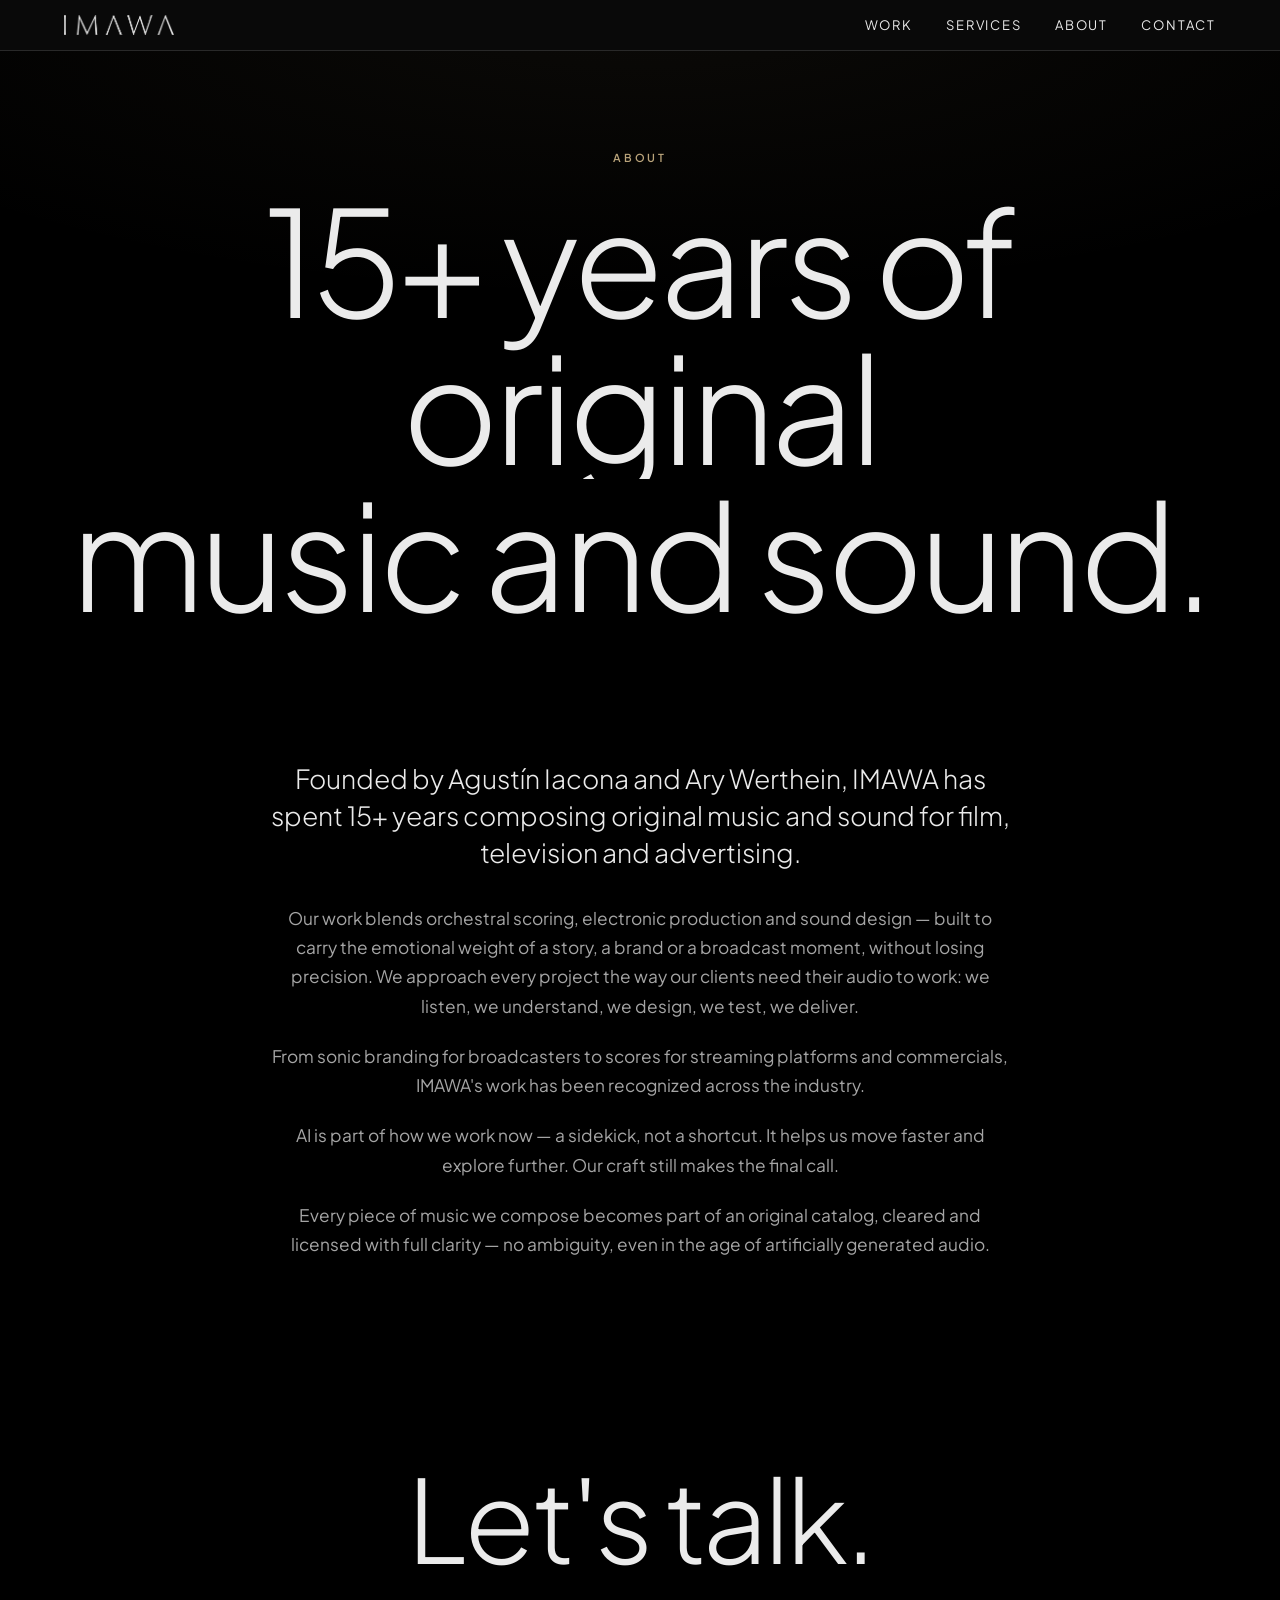
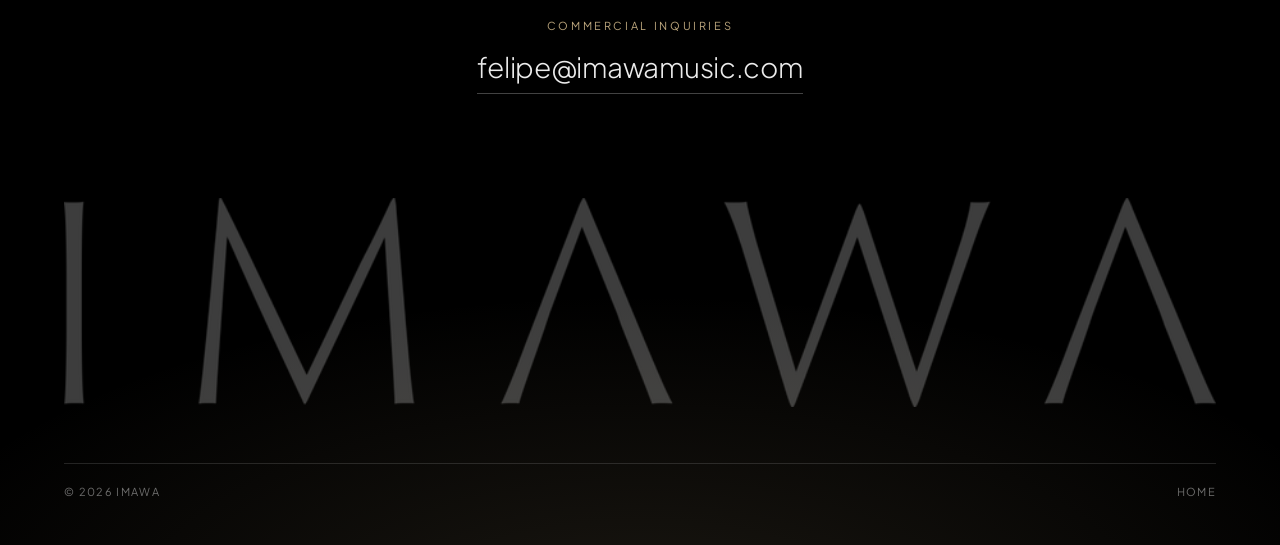
==== about.html @ 7feb29d3 "Break the About headline across two lines "15+ years of original" / "music and sound." — matches the" ====
<!DOCTYPE html>
<html lang="en">
<head>
<meta charset="utf-8">
<meta name="viewport" content="width=device-width, initial-scale=1, viewport-fit=cover">
<title>About — IMAWA</title>
<meta name="description" content="Founded by Agustín Iacona and Ary Werthein. 15+ years of original music and sound.">
<link rel="preconnect" href="https://fonts.googleapis.com">
<link rel="preconnect" href="https://fonts.gstatic.com" crossorigin>
<link href="https://fonts.googleapis.com/css2?family=Plus+Jakarta+Sans:wght@300;400;500;600&display=swap" rel="stylesheet">
<link rel="stylesheet" href="css/style.css">
</head>
<body>
<a class="skip" href="#main">Skip to content</a>

<header class="hdr">
  <div class="hdr-in">
    <a class="logo" href="/" aria-label="IMAWA — home"><img src="assets/imawa-logo-light.png" alt="IMAWA"></a>
    <nav class="nav" id="nav">
      <a class="mlink" href="/#work"><span data-t="Work">Work</span></a>
      <a class="mlink" href="/#services"><span data-t="Services">Services</span></a>
      <a class="mlink" href="/about" aria-current="page"><span data-t="About">About</span></a>
      <a class="mlink" href="/#contact"><span data-t="Contact">Contact</span></a>
    </nav>
    <button class="burger" aria-label="Menu" aria-controls="nav" aria-expanded="false"><span></span></button>
  </div>
</header>

<main id="main">
  <section class="hero">
    <div class="wrap centered">
      <p class="eyebrow">About</p>
      <h1><span class="line"><i>15+ years of original</i></span><span class="line"><i>music and sound.</i></span></h1>
    </div>
  </section>

  <section class="sec sec--black">
    <div class="wrap">
      <div class="prose centered">
        <p class="big">Founded by Agustín Iacona and Ary Werthein, IMAWA has spent 15+ years composing original music and sound for film, television and advertising.</p>
        <p>Our work blends orchestral scoring, electronic production and sound design — built to carry the emotional weight of a story, a brand or a broadcast moment, without losing precision. We approach every project the way our clients need their audio to work: we listen, we understand, we design, we test, we deliver.</p>
        <p>From sonic branding for broadcasters to scores for streaming platforms and commercials, IMAWA's work has been recognized across the industry.</p>
        <p>AI is part of how we work now — a sidekick, not a shortcut. It helps us move faster and explore further. Our craft still makes the final call.</p>
        <p>Every piece of music we compose becomes part of an original catalog, cleared and licensed with full clarity — no ambiguity, even in the age of artificially generated audio.</p>
      </div>
    </div>
  </section>

  <section class="contact" id="contact">
    <div class="wrap">
      <h2>Let's talk.</h2>
      <p class="inq">Commercial Inquiries</p>
      <a class="mailto" href="mailto:felipe@imawamusic.com">felipe@imawamusic.com</a>
      <img class="contact__mark" src="assets/imawa-logo-light.png" alt="">
      <div class="ftr-btm">
        <span>© <span id="yr">2026</span> IMAWA</span>
        <span><a href="/">Home</a></span>
      </div>
    </div>
  </section>
</main>

<script src="js/main.js"></script>
<script>document.getElementById('yr').textContent=new Date().getFullYear()</script>
</body>
</html>
---- css/style.css ----
/* IMAWA — dark-first. Post-delivery 1 (02/09).
   Brief: less "skincare", more entertainment production.
   Blacker grounds, bigger logo, smaller headline, immediate visual impact. */

:root{
  --black:#000000;
  --ink-900:#0A0A0A;
  --ink-800:#111111;
  --ink-700:#181818;
  --line:rgba(235,235,235,.14);
  --line-2:rgba(235,235,235,.28);

  --cream:#BAA47B;
  --cream-soft:#D6C7A8;
  --paper:#EBEBEB;
  --paper-70:rgba(235,235,235,.70);
  --paper-45:rgba(235,235,235,.45);

  --font:"Plus Jakarta Sans",-apple-system,BlinkMacSystemFont,"Segoe UI",Helvetica,Arial,sans-serif;
  --pad:clamp(20px,5vw,72px);
  --maxw:1560px;
  --ease:cubic-bezier(.22,.61,.36,1);
}

*,*::before,*::after{box-sizing:border-box}
html{-webkit-text-size-adjust:100%;scroll-behavior:smooth;scroll-padding-top:72px}
body{margin:0;background:var(--ink-900);color:var(--paper);font-family:var(--font);
  font-weight:400;line-height:1.5;-webkit-font-smoothing:antialiased;overflow-x:hidden}
img,video{max-width:100%;display:block}
a{color:inherit;text-decoration:none}
button{font:inherit;color:inherit;background:none;border:0;cursor:pointer}
.wrap{max-width:var(--maxw);margin:0 auto;padding-inline:var(--pad)}
.skip{position:absolute;left:-9999px}
.skip:focus{left:12px;top:12px;background:var(--paper);color:var(--black);padding:10px 16px;z-index:200}

/* ================= header ================= */
.hdr{position:sticky;top:0;z-index:100;background:rgba(10,10,10,.72);
  backdrop-filter:blur(16px);border-bottom:1px solid var(--line);
  transition:transform .45s var(--ease)}
.hdr.is-hidden{transform:translateY(-100%)}
.hdr-in{display:flex;align-items:center;justify-content:space-between;gap:24px;
  max-width:var(--maxw);margin:0 auto;padding:15px var(--pad)}
/* logo noticeably bigger per the brief */
.logo img{height:20px;width:auto}
.nav{display:flex;align-items:center;gap:clamp(18px,2.6vw,40px)}
.mlink{position:relative;display:inline-block;overflow:hidden;vertical-align:top;
  font-size:13px;letter-spacing:.14em;text-transform:uppercase;line-height:1.4;height:1.4em}
.mlink span{display:block;transition:transform .45s var(--ease)}
.mlink span::after{content:attr(data-t);display:block;color:var(--cream)}
.mlink:hover span,.mlink:focus-visible span{transform:translateY(-1.4em)}
.mlink[aria-current="page"] span::after{color:var(--paper)}

.burger{display:none;width:34px;height:34px;align-items:center;justify-content:center}
.burger span{display:block;width:22px;height:1px;background:var(--paper);position:relative;
  transition:background .2s var(--ease)}
.burger span::before,.burger span::after{content:"";position:absolute;left:0;width:22px;height:1px;
  background:var(--paper);transition:transform .35s var(--ease),top .35s var(--ease)}
.burger span::before{top:-7px}.burger span::after{top:7px}
.burger[aria-expanded="true"] span{background:transparent}
.burger[aria-expanded="true"] span::before{top:0;transform:rotate(45deg)}
.burger[aria-expanded="true"] span::after{top:0;transform:rotate(-45deg)}

/* ================= hero ================= */
.hero{background:var(--black);padding:clamp(56px,11vh,120px) 0 clamp(34px,6vh,64px);
  position:relative;overflow:hidden}
/* faint texture, keeps the black from reading flat */
.hero::after{content:"";position:absolute;inset:0;pointer-events:none;opacity:.5;
  background:radial-gradient(120% 80% at 50% -10%,rgba(186,164,123,.13),transparent 62%)}
.hero .wrap{position:relative;z-index:1}
/* headline smaller than before, subheader sits under it */
.hero h1{margin:0;font-weight:300;letter-spacing:-.03em;line-height:1;
  font-size:clamp(3rem,11.5vw,10.5rem)}
.line{display:block;overflow:hidden}
.line>i{display:block;font-style:normal;transform:translateY(102%);
  animation:riseIn .95s var(--ease) .15s forwards}
.line:nth-child(2)>i{animation-delay:.27s}
@keyframes riseIn{to{transform:translateY(0)}}
.hero__sub{margin:clamp(16px,2.2vw,24px) 0 0;max-width:52ch;
  font-size:clamp(.98rem,1.35vw,1.25rem);line-height:1.5;color:var(--paper-70);font-weight:300;
  opacity:0;animation:fadeUp .9s var(--ease) .4s forwards}
@keyframes fadeUp{from{opacity:0;transform:translateY(16px)}to{opacity:1;transform:none}}

/* ================= showreel ================= */
.reel{background:var(--black);padding:0 0 clamp(40px,7vh,80px)}
.reel__frame{position:relative;width:100%;aspect-ratio:16/9;overflow:hidden;
  background:var(--ink-800);border-top:1px solid var(--line);border-bottom:1px solid var(--line)}
.reel__frame video,.reel__frame img{width:100%;height:100%;object-fit:cover}
.reel__slot{position:absolute;inset:0;display:flex;flex-direction:column;gap:12px;
  align-items:center;justify-content:center;text-align:center;padding:24px;
  background:repeating-linear-gradient(45deg,#141414 0 18px,#181818 18px 36px);color:var(--paper-45)}
.reel__slot b{display:block;font-size:clamp(1rem,2vw,1.5rem);font-weight:300;color:var(--paper-70)}
.reel__slot span{font-size:11px;letter-spacing:.2em;text-transform:uppercase;color:var(--cream)}
.reel__cap{display:flex;flex-wrap:wrap;gap:10px;justify-content:space-between;
  margin-top:14px;font-size:11px;letter-spacing:.18em;text-transform:uppercase;color:var(--paper-45)}

/* ================= sections ================= */
.sec{padding:clamp(56px,9vh,110px) 0}
.sec--flush{padding-bottom:0}
.sec--black{background:var(--black)}
.eyebrow{font-size:11px;letter-spacing:.24em;text-transform:uppercase;color:var(--cream);
  margin:0 0 18px;font-weight:600}
.h2{margin:0 0 clamp(24px,3.4vw,42px);font-weight:300;letter-spacing:-.03em;
  line-height:1;font-size:clamp(1.9rem,5vw,3.8rem)}
.lede{font-size:clamp(1.05rem,1.9vw,1.6rem);font-weight:300;line-height:1.42;max-width:34ch;margin:0}

/* ================= selected work ================= */
.workbar{display:flex;flex-wrap:wrap;gap:22px;align-items:flex-end;
  justify-content:space-between;margin:0 0 26px}
.chips{display:flex;flex-wrap:wrap;gap:8px;margin:0;padding:0;list-style:none}
.chip{border:1px solid var(--line-2);border-radius:999px;padding:8px 18px;font-size:12px;
  letter-spacing:.1em;text-transform:uppercase;color:var(--paper-70);transition:.25s var(--ease)}
.chip:hover{border-color:var(--paper);color:var(--paper)}
.chip[aria-pressed="true"]{background:var(--paper);border-color:var(--paper);color:var(--black)}
.viewbar{display:flex;align-items:center;gap:9px}
.viewbar .lbl2{font-size:11px;letter-spacing:.18em;text-transform:uppercase;color:var(--paper-45)}
.vbtn{border:1px solid var(--line-2);border-radius:999px;padding:7px 15px;font-size:12px;
  color:var(--paper-70);transition:.25s var(--ease)}
.vbtn:hover{border-color:var(--paper);color:var(--paper)}
.vbtn[aria-pressed="true"]{background:var(--cream);border-color:var(--cream);color:var(--black)}

/* full-bleed, edge to edge, photos touching */
.grid{display:grid;gap:0;width:100%}
.grid[data-view="2"]{grid-template-columns:repeat(auto-fit,minmax(min(100%,560px),1fr))}
.grid[data-view="3"]{grid-template-columns:repeat(auto-fit,minmax(min(100%,380px),1fr))}
.card{position:relative;display:block;overflow:hidden;background:var(--ink-800)}
.card__media{position:relative;aspect-ratio:16/10;overflow:hidden}
.grid[data-view="3"] .card__media{aspect-ratio:4/3}
.card__media img{width:100%;height:100%;object-fit:cover;
  transition:transform .9s var(--ease),filter .6s var(--ease);filter:grayscale(1)}
.card:hover .card__media img{transform:scale(1.05);filter:grayscale(0)}
.ph{position:absolute;inset:0;display:flex;align-items:center;justify-content:center;
  background:repeating-linear-gradient(45deg,#141414 0 16px,#191919 16px 32px);
  color:var(--paper-45);font-size:11px;letter-spacing:.2em;text-transform:uppercase}
.card__ov{position:absolute;inset:0;display:flex;flex-direction:column;justify-content:flex-end;
  gap:10px;padding:clamp(18px,2.4vw,30px);
  background:linear-gradient(to top,rgba(0,0,0,.86),rgba(0,0,0,.10) 62%,transparent)}
.card__ov h3{margin:0;font-size:clamp(1.15rem,2.2vw,1.9rem);font-weight:300;letter-spacing:-.02em}
.tags{display:flex;flex-wrap:wrap;gap:6px;margin:0;padding:0;list-style:none;
  opacity:0;transform:translateY(8px);transition:.45s var(--ease)}
.card:hover .tags{opacity:1;transform:none}
.tag{font-size:10px;letter-spacing:.14em;text-transform:uppercase;
  border:1px solid var(--line-2);border-radius:999px;padding:4px 10px;color:var(--paper-70)}
.card.is-hidden{display:none}

/* ================= services ================= */
.svc{list-style:none;margin:0;padding:0;border-top:1px solid var(--line)}
.svc li{border-bottom:1px solid var(--line)}
.svc .row{display:flex;align-items:baseline;gap:clamp(16px,4vw,56px);
  padding:clamp(20px,3.2vw,34px) 0;transition:padding-left .45s var(--ease)}
.svc li:hover .row{padding-left:16px}
.svc li:hover .t{color:var(--cream)}
.svc .n{font-size:11px;color:var(--cream);font-weight:600;min-width:34px;letter-spacing:.1em}
.svc .t{font-size:clamp(1.3rem,3.4vw,2.5rem);font-weight:300;letter-spacing:-.025em;
  flex:1;min-width:0;transition:color .35s var(--ease)}

/* ================= how we work ================= */
.steps{display:grid;gap:0;margin-top:10px;background:var(--black);
  grid-template-columns:repeat(auto-fit,minmax(min(100%,180px),1fr));
  border-top:1px solid var(--line)}
.step{background:var(--black);padding:clamp(22px,3vw,36px);
  border-bottom:1px solid var(--line);border-right:1px solid var(--line);
  transition:background .4s var(--ease)}
.step:hover{background:var(--ink-700)}
.step .n{font-size:11px;letter-spacing:.2em;color:var(--cream);font-weight:600}
.step h3{margin:12px 0 0;font-size:clamp(1.15rem,2.3vw,1.65rem);
  font-weight:300;letter-spacing:-.02em;color:var(--paper)}

/* ================= client logos ================= */
.logos{overflow:hidden;padding:clamp(24px,3vw,38px) 0;
  border-block:1px solid var(--line);background:var(--black)}
.logos__track{display:flex;align-items:center;width:max-content;
  animation:logoslide 42s linear infinite}
.logos__track img{height:clamp(15px,1.8vw,24px);width:auto;
  margin-inline:clamp(24px,3.8vw,58px);opacity:.42;
  transition:opacity .4s var(--ease)}
.logos__track img:hover{opacity:1}
.logos:hover .logos__track{animation-play-state:paused}
@keyframes logoslide{to{transform:translateX(-50%)}}

/* ================= contact ================= */
.contact{background:var(--black);padding:clamp(64px,11vh,130px) 0 clamp(30px,5vh,56px);
  text-align:center;position:relative;overflow:hidden}
.contact::after{content:"";position:absolute;inset:0;pointer-events:none;
  background:radial-gradient(100% 70% at 50% 110%,rgba(186,164,123,.14),transparent 60%)}
.contact .wrap{position:relative;z-index:1}
.contact h2{margin:0;font-weight:300;letter-spacing:-.035em;line-height:1;
  font-size:clamp(2.6rem,9vw,7.5rem)}
.contact .inq{margin:clamp(26px,4vw,42px) 0 0;font-size:11px;letter-spacing:.24em;
  text-transform:uppercase;color:var(--cream)}
.mailto{display:inline-block;margin-top:12px;font-size:clamp(1.05rem,2.4vw,1.75rem);
  font-weight:300;letter-spacing:-.01em;border-bottom:1px solid var(--line-2);
  padding-bottom:5px;transition:border-color .35s var(--ease),color .35s var(--ease)}
.mailto:hover{border-color:var(--cream);color:var(--cream)}
/* oversized wordmark closing the page */
.contact__mark{display:block;width:100%;
  margin:clamp(52px,9vw,104px) 0 0;opacity:.26}
.ftr-btm{display:flex;flex-wrap:wrap;gap:14px;justify-content:space-between;
  margin-top:clamp(34px,5vw,56px);padding-top:20px;border-top:1px solid var(--line);
  font-size:11px;letter-spacing:.12em;text-transform:uppercase;color:var(--paper-45)}

/* ================= about page ================= */
.prose{max-width:62ch;margin-inline:auto}
.prose p{font-size:clamp(1rem,1.35vw,1.15rem);line-height:1.7;color:var(--paper-70);margin:0 0 1.2em}
.prose p.big{font-size:clamp(1.2rem,2.2vw,1.65rem);color:var(--paper);font-weight:300;line-height:1.4}
.centered{text-align:center}

/* ================= reveal ================= */
.rv{opacity:0;transform:translateY(22px);
  transition:opacity .8s var(--ease),transform .8s var(--ease)}
.rv.in{opacity:1;transform:none}

/* ================= mobile ================= */
@media (max-width:900px){
  .nav{position:fixed;left:0;right:0;top:var(--navtop,58px);bottom:0;background:var(--ink-900);
    flex-direction:column;align-items:stretch;gap:0;padding:10px var(--pad) 40px;
    overflow-y:auto;transform:translateX(100%);transition:transform .45s var(--ease);
    display:flex;visibility:hidden}
  .nav.open{transform:translateX(0);visibility:visible}
  .mlink{height:auto;overflow:visible;font-size:17px;padding:18px 0;
    border-bottom:1px solid var(--line)}
  .mlink span::after{display:none}
  .mlink:hover span,.mlink:focus-visible span{transform:none}
  .burger{display:flex}
  body.nav-open{overflow:hidden}
  .svc .row{flex-direction:column;gap:6px}
  .workbar{gap:16px}
}
@media (prefers-reduced-motion:reduce){
  *{animation:none!important;transition:none!important;scroll-behavior:auto!important}
  .rv{opacity:1;transform:none}
  .line>i{transform:none}
  .hero__sub{opacity:1}
  .tags{opacity:1;transform:none}
}
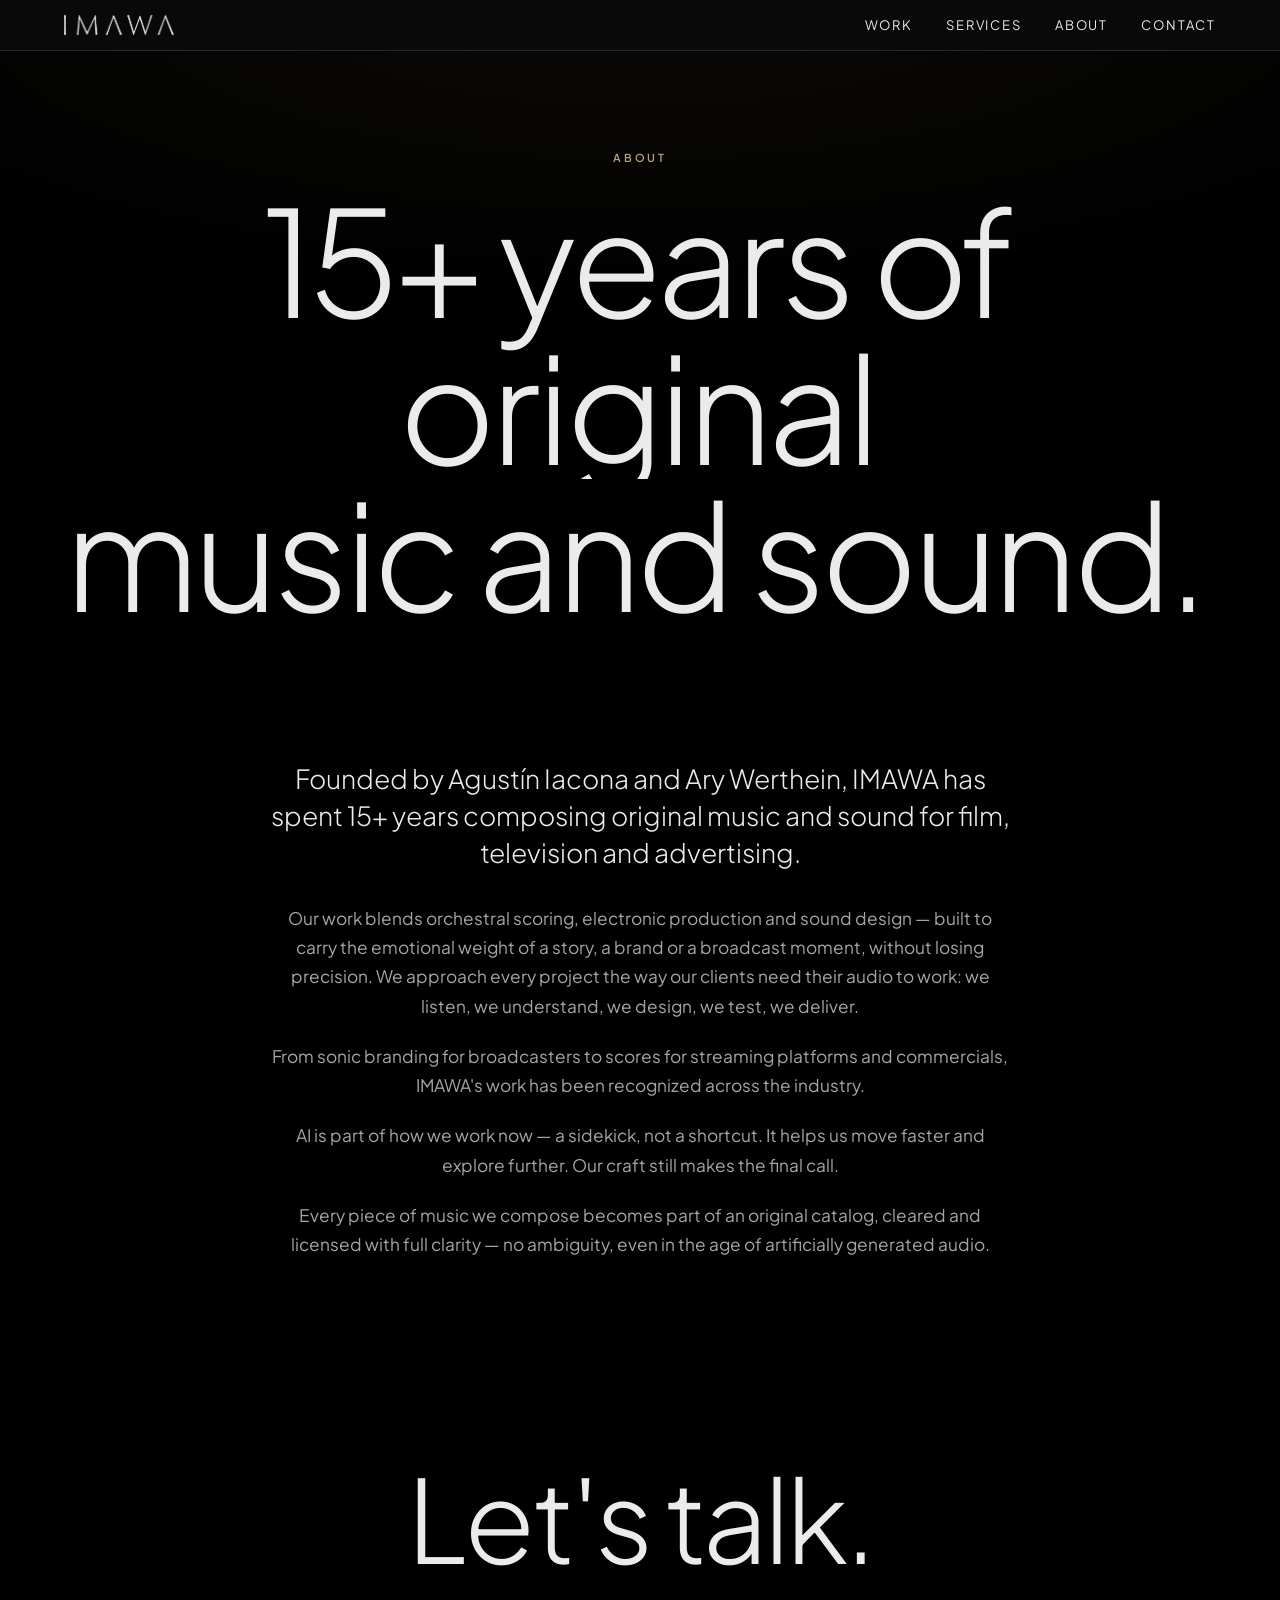
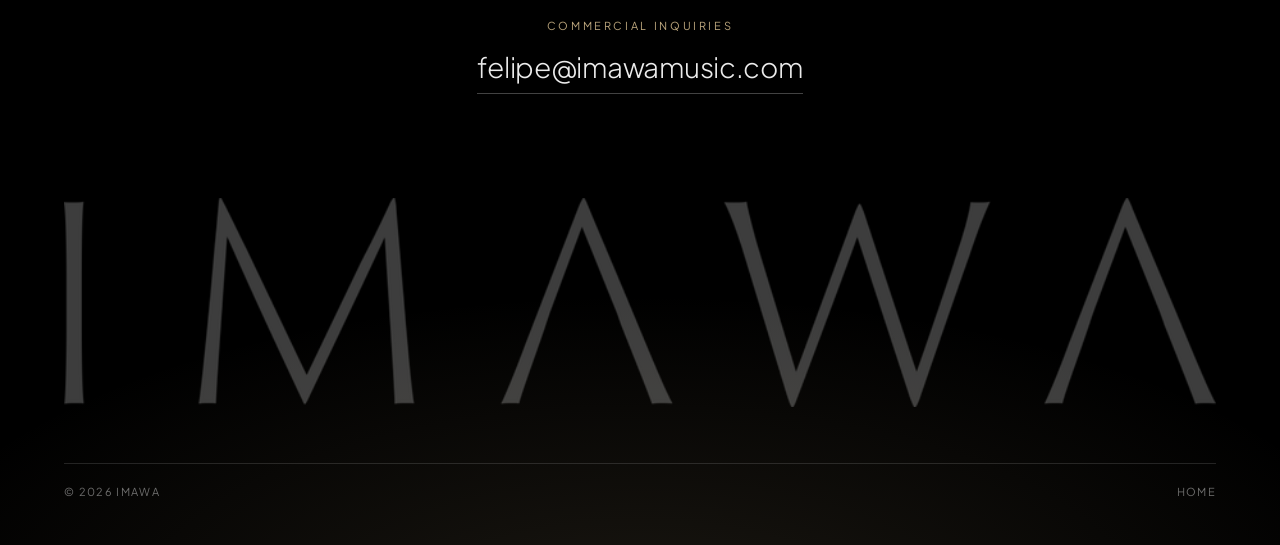
==== commit aca1e60c: "Optically align headlines with the logo and body text The .wrap padding lines every element to the s" ====
--- a/about.html
+++ b/about.html
@@ -30,7 +30,7 @@
   <section class="hero">
     <div class="wrap centered">
       <p class="eyebrow">About</p>
-      <h1><span class="line"><i>15+ years of original</i></span><span class="line"><i>music and sound.</i></span></h1>
+      <h1><span class="line" style="--lsb:.0375em"><i>15+ years of original</i></span><span class="line" style="--lsb:.0825em"><i>music and sound.</i></span></h1>
     </div>
   </section>
 
--- a/css/style.css
+++ b/css/style.css
@@ -70,7 +70,9 @@
 /* headline smaller than before, subheader sits under it */
 .hero h1{margin:0;font-weight:300;letter-spacing:-.03em;line-height:1;
   font-size:clamp(3rem,11.5vw,10.5rem)}
-.line{display:block;overflow:hidden}
+/* optical alignment: pull each line left by its first glyph's side
+   bearing, measured by render, so the ink lines up with the logo. */
+.line{display:block;overflow:hidden;margin-left:calc(var(--lsb,0em) * -1)}
 .line>i{display:block;font-style:normal;transform:translateY(102%);
   animation:riseIn .95s var(--ease) .15s forwards}
 .line:nth-child(2)>i{animation-delay:.27s}
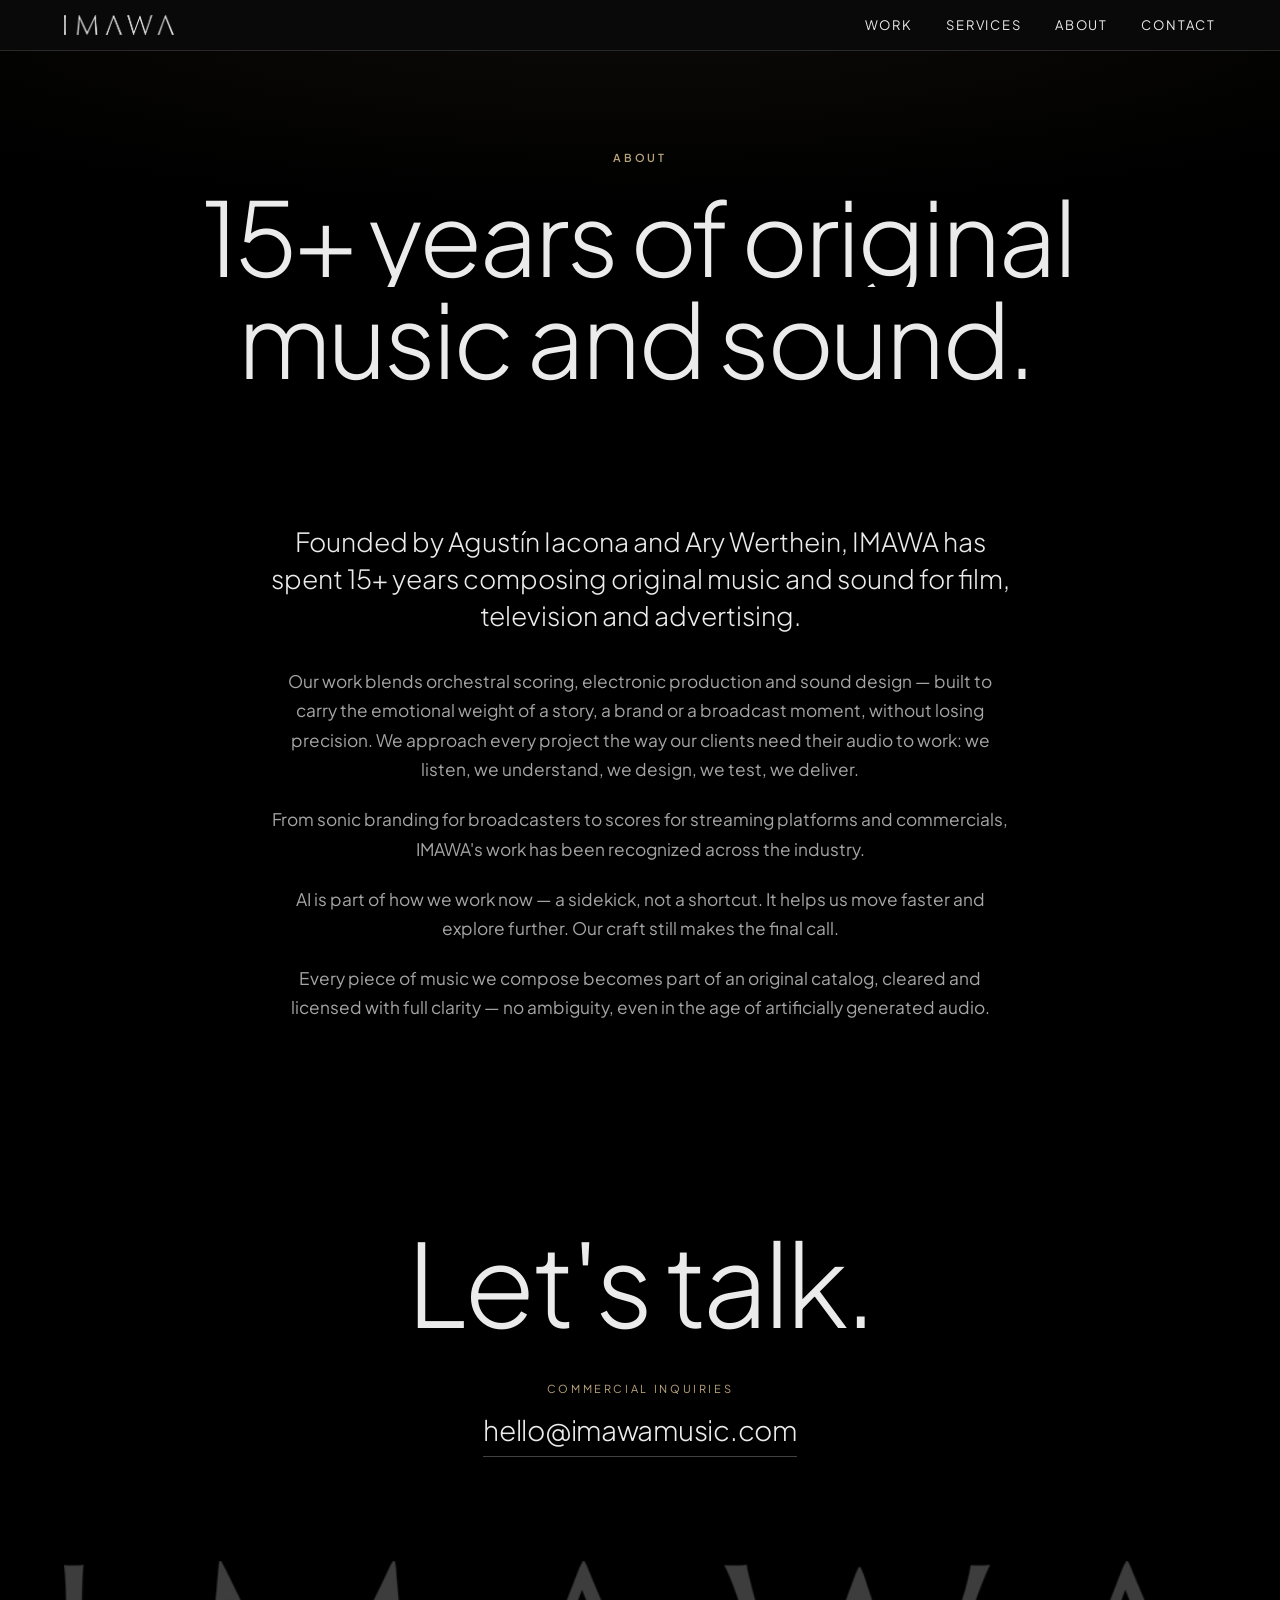
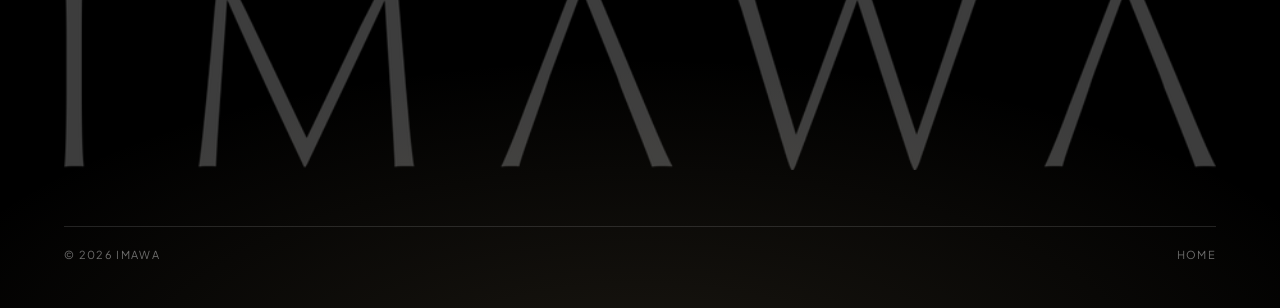
==== commit bd24512a: "Post-delivery 2: real work thumbnails, video playback, intro curtain Work - 14 pieces with poster fr" ====
--- a/about.html
+++ b/about.html
@@ -50,7 +50,7 @@
     <div class="wrap">
       <h2>Let's talk.</h2>
       <p class="inq">Commercial Inquiries</p>
-      <a class="mailto" href="mailto:felipe@imawamusic.com">felipe@imawamusic.com</a>
+      <a class="mailto" href="mailto:hello@imawamusic.com">hello@imawamusic.com</a>
       <img class="contact__mark" src="assets/imawa-logo-light.png" alt="">
       <div class="ftr-btm">
         <span>© <span id="yr">2026</span> IMAWA</span>
--- a/css/style.css
+++ b/css/style.css
@@ -234,3 +234,83 @@
   .hero__sub{opacity:1}
   .tags{opacity:1;transform:none}
 }
+
+/* ======================================================================
+   POST-DELIVERY 2 — intro curtain, lightbox, festival banner
+   ====================================================================== */
+
+/* ---------- intro curtain ---------- */
+.intro{height:170svh;position:relative;background:var(--black)}
+.intro__inner{position:sticky;top:0;height:100svh;display:flex;flex-direction:column;
+  align-items:center;justify-content:center;gap:clamp(20px,3vw,34px);
+  padding:0 var(--pad);text-align:center;overflow:hidden}
+.intro__inner::after{content:"";position:absolute;inset:0;pointer-events:none;
+  background:radial-gradient(90% 60% at 50% 45%,rgba(186,164,123,.15),transparent 65%)}
+.intro__logo{position:relative;z-index:1;width:min(78vw,900px);
+  transform-origin:center center;will-change:transform,opacity}
+.intro__sub{position:relative;z-index:1;margin:0;max-width:44ch;
+  font-size:clamp(.95rem,1.5vw,1.3rem);font-weight:300;line-height:1.5;color:var(--paper-70);
+  will-change:opacity}
+.scrolldown{position:relative;z-index:1;display:flex;flex-direction:column;align-items:center;
+  gap:10px;margin-top:clamp(8px,2vw,20px);font-size:10px;letter-spacing:.24em;
+  text-transform:uppercase;color:var(--paper-45);will-change:opacity}
+.scrolldown:hover{color:var(--cream)}
+.scrolldown i{display:block;width:1px;height:46px;background:linear-gradient(to bottom,
+  transparent,var(--cream));position:relative;overflow:hidden}
+.scrolldown i::after{content:"";position:absolute;left:0;top:-46px;width:1px;height:46px;
+  background:linear-gradient(to bottom,transparent,var(--paper));
+  animation:dropline 1.9s var(--ease) infinite}
+@keyframes dropline{0%{transform:translateY(0)}60%,100%{transform:translateY(92px)}}
+/* header logo fades in as the intro mark lands in the bar */
+.hdr .logo img{opacity:var(--logo-op,1);transition:opacity .25s linear}
+
+/* ---------- headline: 30% smaller than before ---------- */
+.hero h1{font-size:clamp(2.1rem,8vw,7.35rem)}
+
+/* ---------- services: smaller, no hover (they link nowhere) ---------- */
+.svc .t{font-size:clamp(1.05rem,2.2vw,1.65rem)}
+.svc .row{padding:clamp(14px,2vw,22px) 0}
+.svc li:hover .row{padding-left:0}
+.svc li:hover .t{color:inherit}
+
+/* ---------- work cards become play triggers ---------- */
+.card{cursor:pointer;border:0;padding:0;text-align:left;width:100%;font:inherit;color:inherit}
+.card__play{position:absolute;left:50%;top:50%;width:clamp(44px,4.5vw,64px);aspect-ratio:1;
+  transform:translate(-50%,-50%) scale(.85);border-radius:50%;
+  border:1px solid rgba(235,235,235,.6);background:rgba(0,0,0,.30);backdrop-filter:blur(3px);
+  display:grid;place-items:center;opacity:0;transition:.45s var(--ease);z-index:2}
+.card:hover .card__play,.card:focus-visible .card__play{opacity:1;transform:translate(-50%,-50%) scale(1)}
+.card__play::after{content:"";border-left:11px solid var(--paper);
+  border-top:7px solid transparent;border-bottom:7px solid transparent;margin-left:3px}
+.card__src{font-size:10px;letter-spacing:.14em;text-transform:uppercase;color:var(--cream)}
+
+/* ---------- festival banner inside work ---------- */
+.fest{margin-top:clamp(28px,4vw,52px);border-top:1px solid var(--line);
+  border-bottom:1px solid var(--line);background:var(--black)}
+.fest__img{width:100%;height:auto;display:block;opacity:.85;
+  transition:opacity .5s var(--ease)}
+.fest:hover .fest__img{opacity:1}
+.fest__cap{display:flex;flex-wrap:wrap;align-items:center;gap:16px;justify-content:space-between;
+  padding:14px var(--pad);font-size:11px;letter-spacing:.18em;text-transform:uppercase;
+  color:var(--paper-45)}
+.fest__cap img{height:26px;width:auto;opacity:.6}
+
+/* ---------- lightbox ---------- */
+.lb{position:fixed;inset:0;z-index:300;display:none;background:rgba(0,0,0,.95);
+  padding:max(4vmin,54px) 4vmin 4vmin}
+.lb.open{display:grid;place-items:center}
+.lb__box{width:min(96vw,1360px);aspect-ratio:16/9;background:#000;position:relative}
+.lb__box iframe,.lb__box video{position:absolute;inset:0;width:100%;height:100%;border:0}
+.lb__close{position:absolute;top:14px;right:16px;z-index:310;width:44px;height:44px;
+  border:1px solid var(--line-2);border-radius:50%;display:grid;place-items:center;
+  color:var(--paper);font-size:20px;line-height:1;transition:.25s var(--ease)}
+.lb__close:hover{background:var(--paper);color:var(--black)}
+.lb__title{position:absolute;left:0;right:64px;top:-34px;font-size:12px;letter-spacing:.14em;
+  text-transform:uppercase;color:var(--paper-45)}
+body.lb-open{overflow:hidden}
+
+@media (prefers-reduced-motion:reduce){
+  .intro{height:auto}
+  .intro__inner{position:static;height:auto;padding-block:clamp(60px,12vh,120px)}
+  .scrolldown i::after{animation:none}
+}
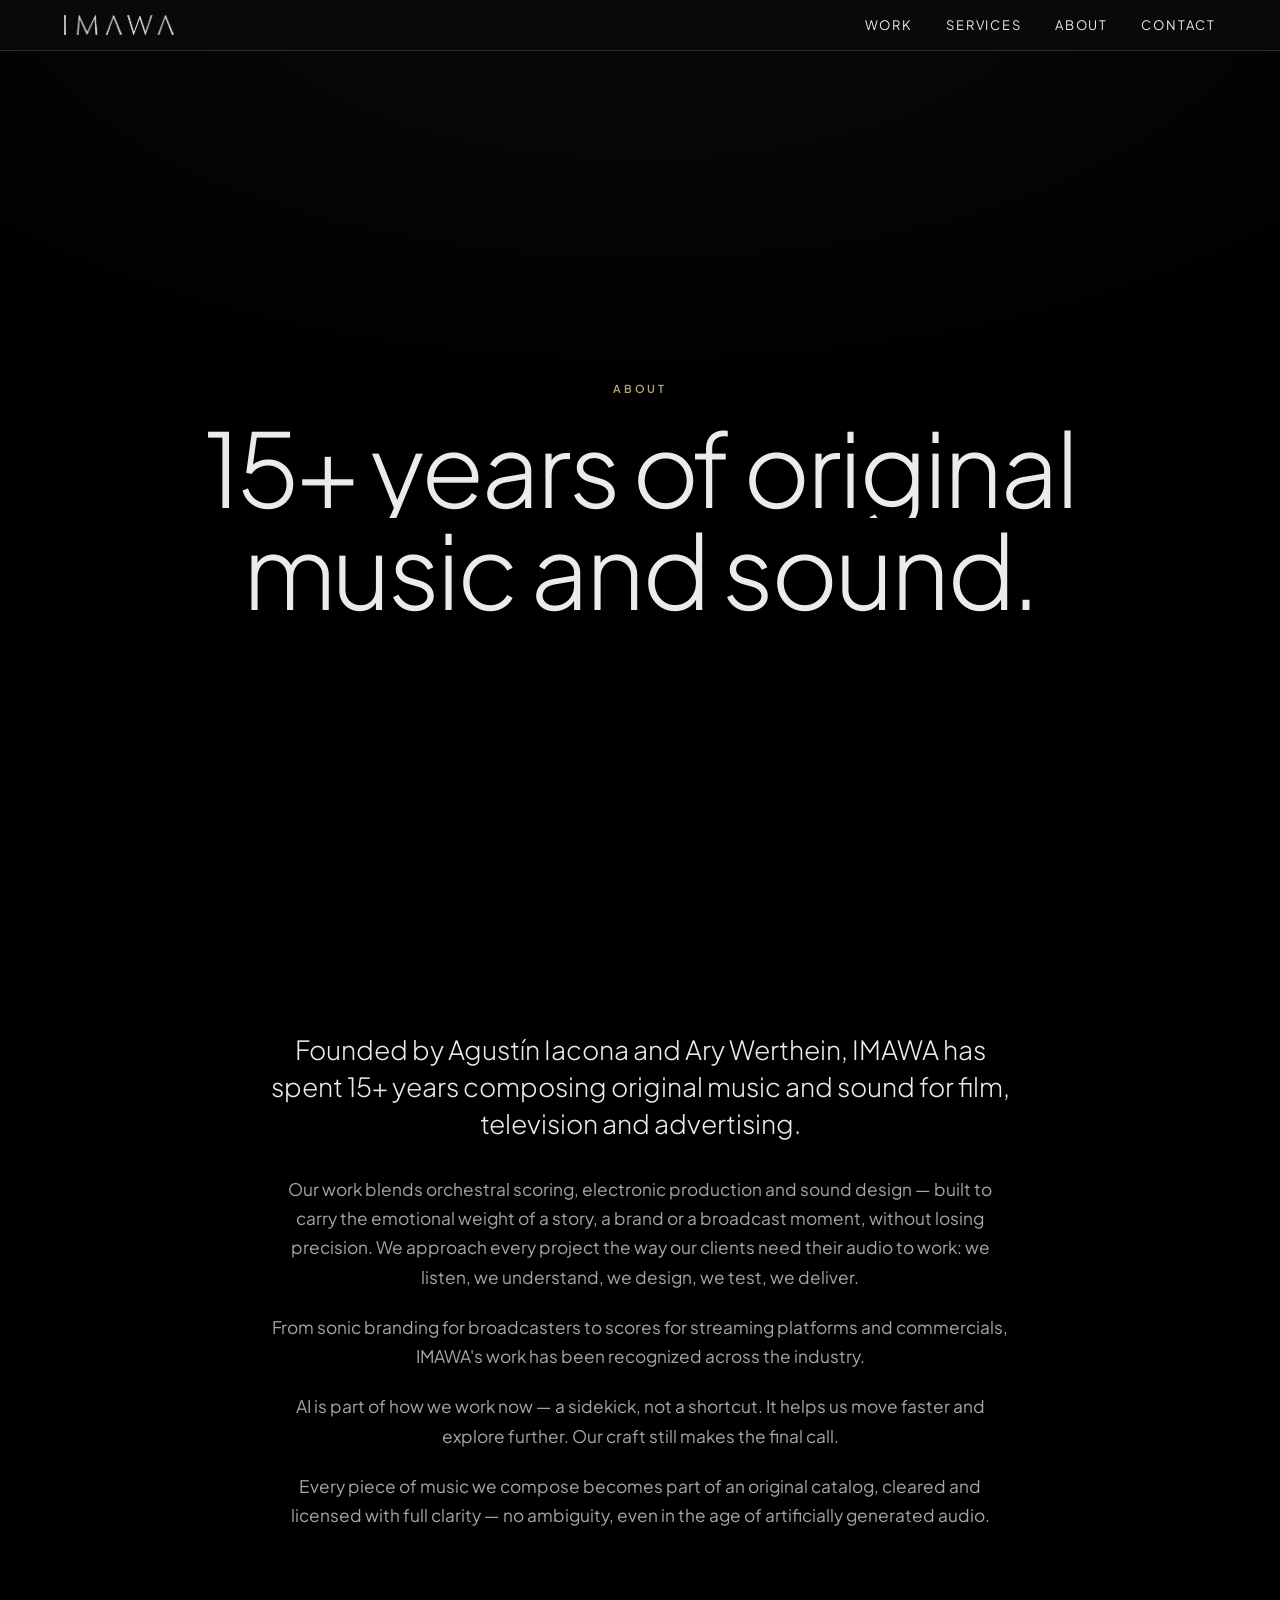
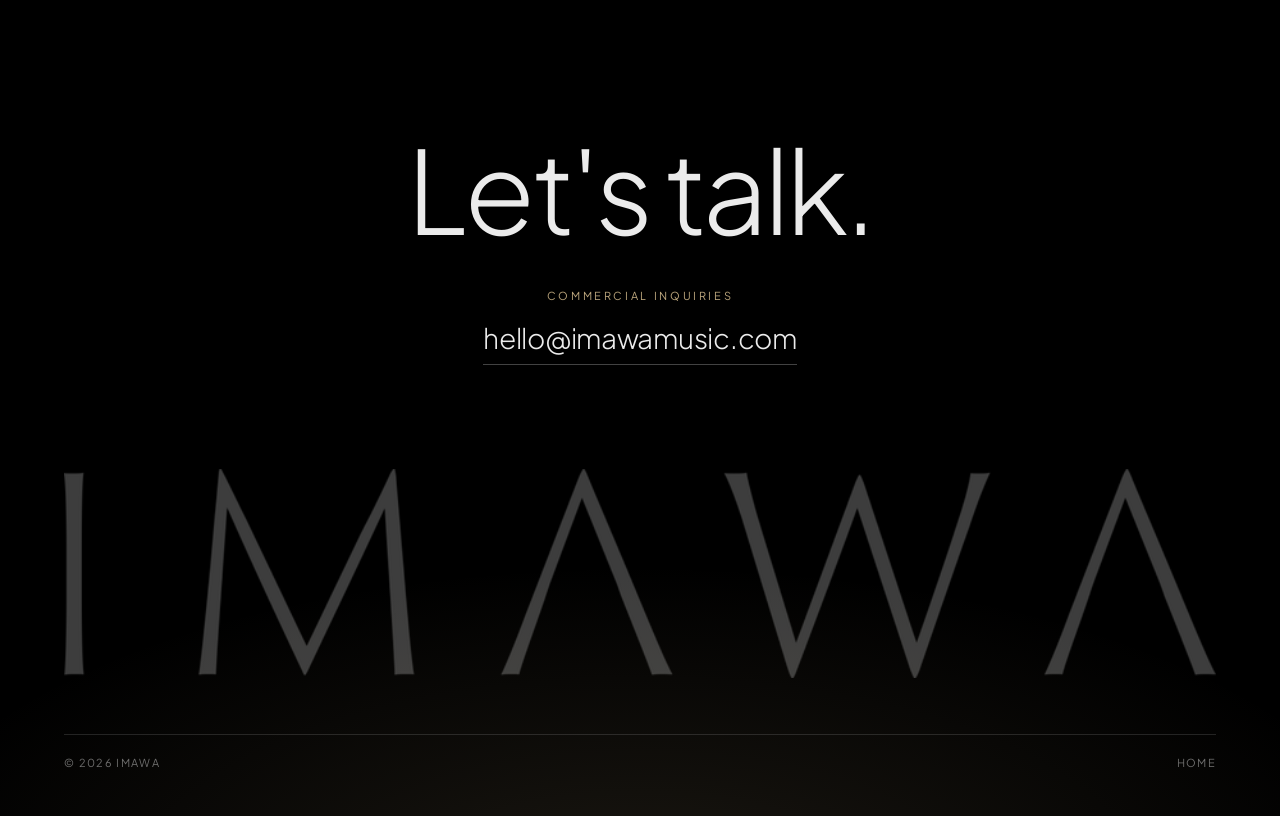
==== commit e2d80adc: "Hold the nav bar back on arrival, centre the hero, restore the Messi feature - The nav bar is absent" ====
--- a/about.html
+++ b/about.html
@@ -28,9 +28,9 @@
 
 <main id="main">
   <section class="hero">
-    <div class="wrap centered">
+    <div class="wrap centered rv">
       <p class="eyebrow">About</p>
-      <h1><span class="line" style="--lsb:.0375em"><i>15+ years of original</i></span><span class="line" style="--lsb:.0825em"><i>music and sound.</i></span></h1>
+      <h1><span class="line"><i>15+ years of original</i></span><span class="line"><i>music and sound.</i></span></h1>
     </div>
   </section>
 
--- a/css/style.css
+++ b/css/style.css
@@ -314,3 +314,52 @@
   .intro__inner{position:static;height:auto;padding-block:clamp(60px,12vh,120px)}
   .scrolldown i::after{animation:none}
 }
+
+
+/* ======================================================================
+   POST-DELIVERY 3 — nav hidden on arrival, centred hero
+   ====================================================================== */
+
+/* nav bar is absent on load; it drops in once the mark has landed */
+.hdr.is-top{transform:translateY(-100%)}
+
+/* the travelling mark rides above the bar it is heading into */
+.intro__inner{z-index:120}
+.intro{height:150svh}
+
+/* hero now occupies the middle of the screen, where the mark started */
+.hero{min-height:100svh;display:grid;place-items:center;
+  padding:clamp(40px,8vh,96px) 0;text-align:center}
+.hero .wrap{width:100%}
+.hero h1{margin-inline:auto}
+/* centred text: no side-bearing pull, it would throw the centring off */
+.line{margin-left:0}
+.hero__sub{margin:clamp(18px,2.4vw,30px) auto 0;max-width:46ch;animation:none;opacity:1}
+
+/* headline animates when it scrolls into view, not on page load */
+.line>i{animation:none}
+.rv.in .line>i{animation:riseIn .95s var(--ease) forwards}
+.rv.in .line:nth-child(2)>i{animation-delay:.12s}
+
+@media (prefers-reduced-motion:reduce){
+  .hdr.is-top{transform:none}
+  .line>i,.rv.in .line>i{animation:none;transform:none}
+}
+
+
+/* ---------- featured Messi block ---------- */
+.reel{background:var(--black);padding:0 0 clamp(34px,5vh,64px)}
+.reel__frame{position:relative;display:block;width:100%;aspect-ratio:16/9;overflow:hidden;
+  border:0;border-top:1px solid var(--line);border-bottom:1px solid var(--line);
+  padding:0;background:var(--ink-800);cursor:pointer}
+.reel__frame img{width:100%;height:100%;object-fit:cover;
+  transition:transform .9s var(--ease),filter .6s var(--ease);filter:grayscale(1)}
+.reel__frame:hover img,.reel__frame:focus-visible img{transform:scale(1.03);filter:grayscale(0)}
+.reel__frame .card__play{width:clamp(58px,6vw,92px);opacity:.9}
+.reel__frame:hover .card__play{opacity:1}
+.reel__cap{display:flex;flex-wrap:wrap;gap:10px;justify-content:space-between;
+  margin-top:14px;font-size:11px;letter-spacing:.18em;text-transform:uppercase;color:var(--paper-45)}
+
+/* festival banner sits inside the work column, not edge to edge */
+.fest{margin:clamp(28px,4vw,52px) 0 0;border:1px solid var(--line)}
+.fest__cap{padding:14px 18px}
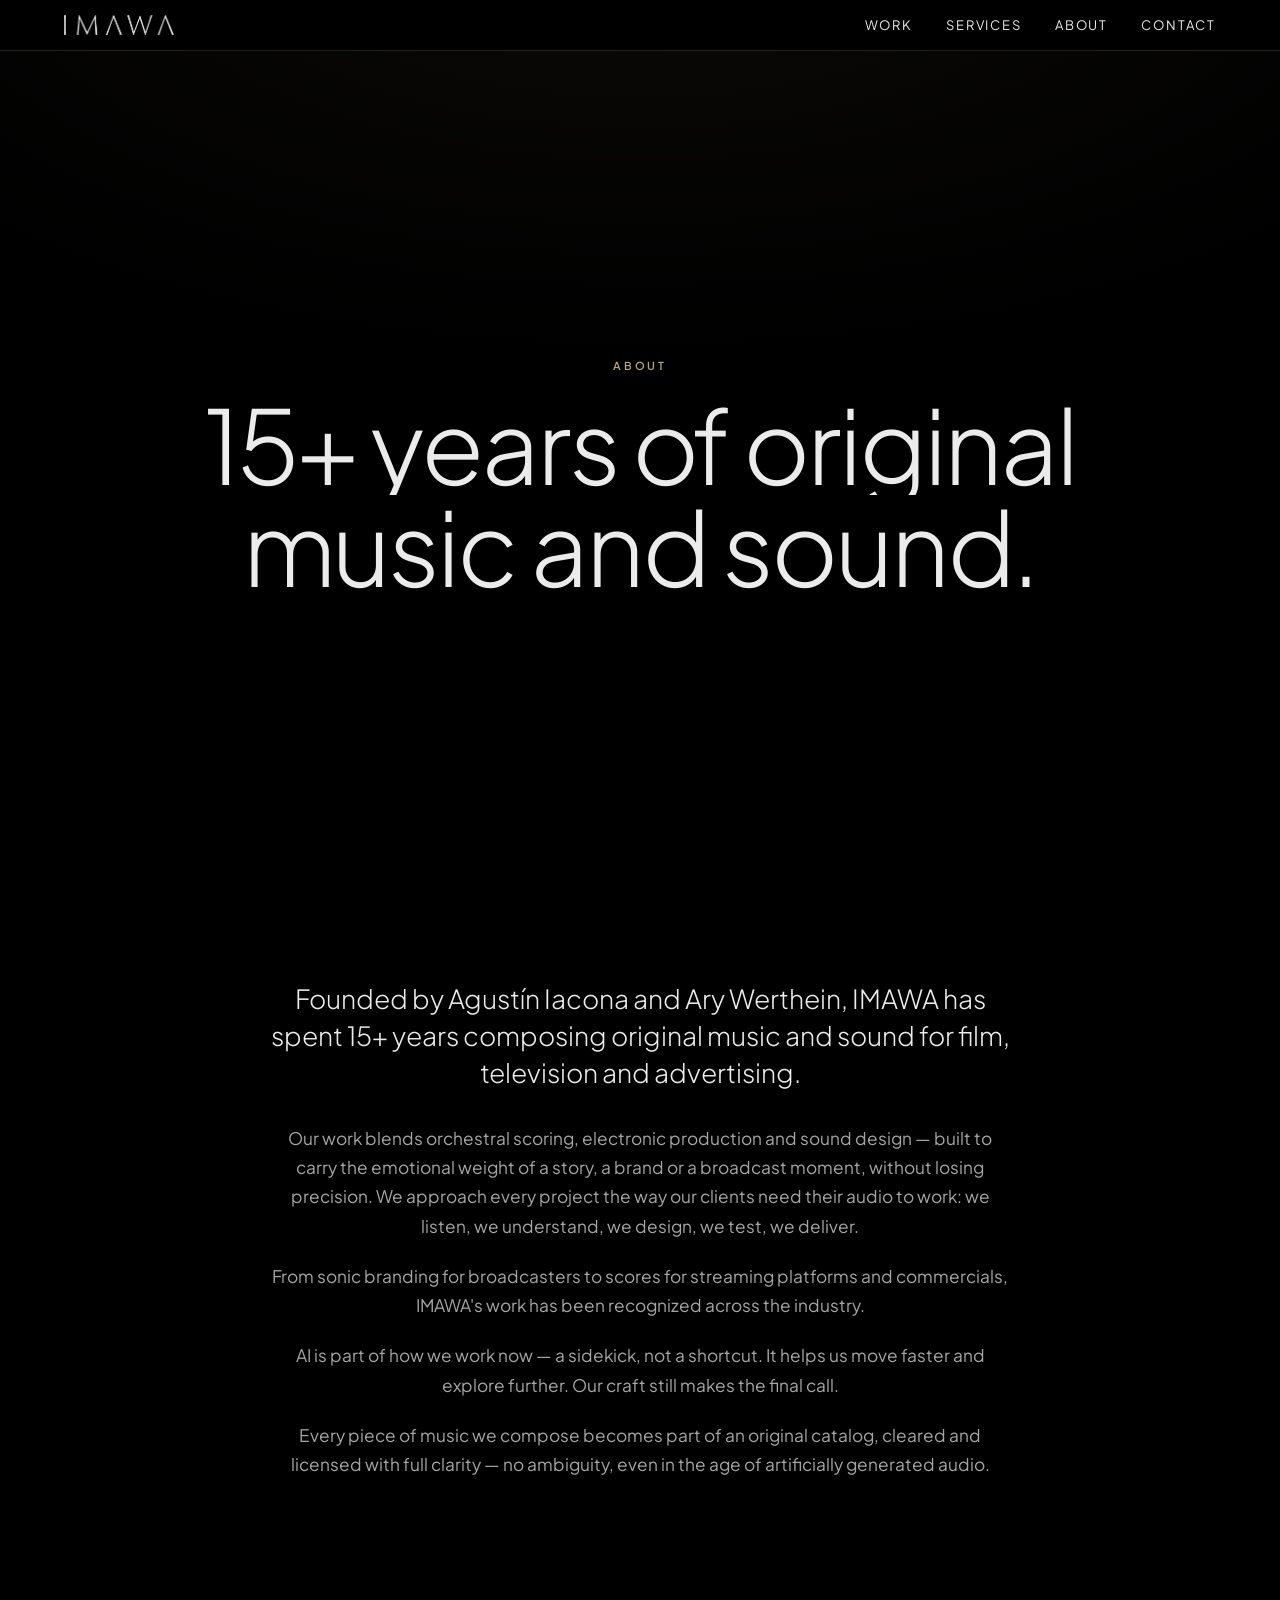
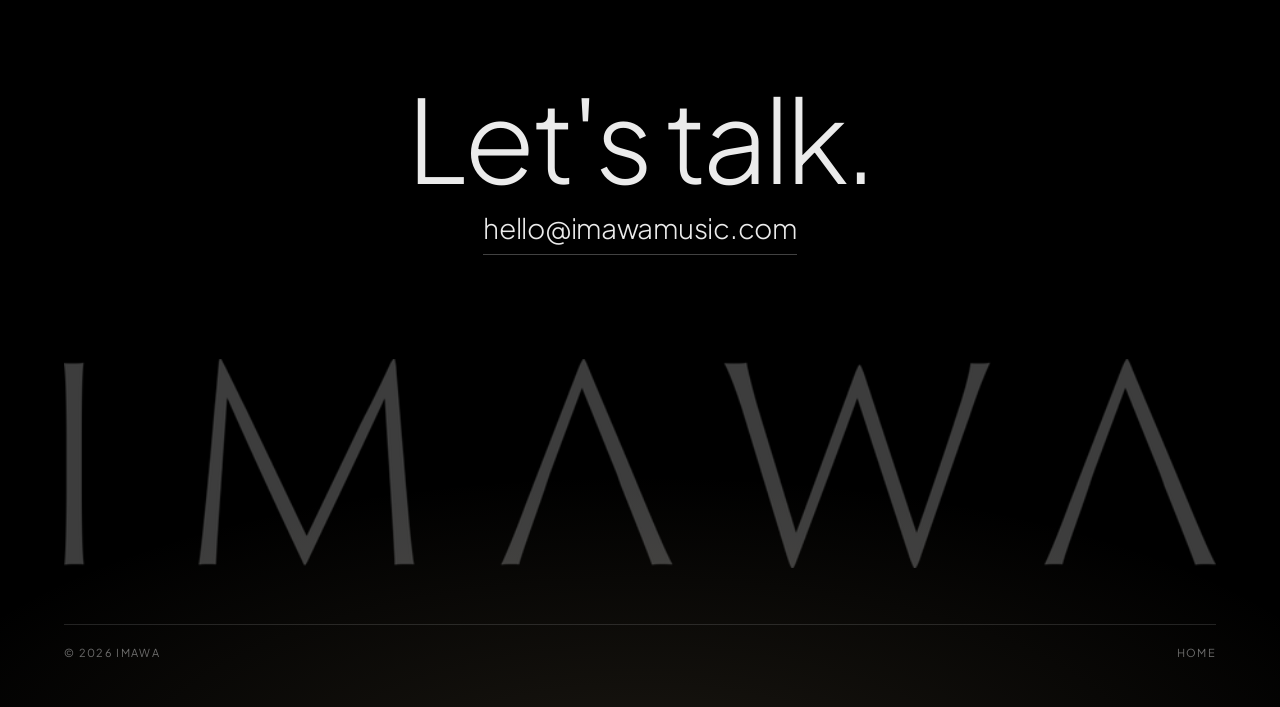
==== commit d67ee76f: "Hide the How we work section and drop the Commercial Inquiries label "How we work" (Listen / Underst" ====
--- a/about.html
+++ b/about.html
@@ -49,7 +49,6 @@
   <section class="contact" id="contact">
     <div class="wrap">
       <h2>Let's talk.</h2>
-      <p class="inq">Commercial Inquiries</p>
       <a class="mailto" href="mailto:hello@imawamusic.com">hello@imawamusic.com</a>
       <img class="contact__mark" src="assets/imawa-logo-light.png" alt="">
       <div class="ftr-btm">
--- a/css/style.css
+++ b/css/style.css
@@ -34,7 +34,7 @@
 .skip:focus{left:12px;top:12px;background:var(--paper);color:var(--black);padding:10px 16px;z-index:200}
 
 /* ================= header ================= */
-.hdr{position:sticky;top:0;z-index:100;background:rgba(10,10,10,.72);
+.hdr{position:fixed;left:0;right:0;top:0;z-index:100;background:rgba(10,10,10,.72);
   backdrop-filter:blur(16px);border-bottom:1px solid var(--line);
   transition:transform .45s var(--ease)}
 .hdr.is-hidden{transform:translateY(-100%)}
@@ -363,3 +363,99 @@
 /* festival banner sits inside the work column, not edge to edge */
 .fest{margin:clamp(28px,4vw,52px) 0 0;border:1px solid var(--line)}
 .fest__cap{padding:14px 18px}
+
+
+/* ======================================================================
+   POST-DELIVERY 4
+   ====================================================================== */
+
+/* "Two up" must mean two. auto-fill with a 560px minimum was fitting three
+   columns on a wide screen, so the label and the layout disagreed. */
+.grid[data-view="2"]{grid-template-columns:repeat(2,minmax(0,1fr))}
+.grid[data-view="3"]{grid-template-columns:repeat(3,minmax(0,1fr))}
+@media (max-width:900px){
+  .grid[data-view="2"],.grid[data-view="3"]{grid-template-columns:1fr}
+}
+
+/* the intro mark leaves straight up — no sideways flight */
+.intro__logo{transform-origin:center top}
+.intro__sub{margin:0;max-width:44ch}
+
+/* festival banner edge to edge again */
+.fest{margin:clamp(28px,4vw,52px) 0 0;border:0;
+  border-top:1px solid var(--line);border-bottom:1px solid var(--line)}
+.fest__cap{padding:14px var(--pad)}
+
+
+/* ======================================================================
+   POST-DELIVERY 5 — mark and headline share one stage
+   ====================================================================== */
+
+/* Long enough to play the swap and then hold the headline, so nothing
+   scrolls past an empty screen. */
+.intro{height:200svh}
+.intro__inner{gap:clamp(18px,2.6vw,30px)}
+
+/* both sit in the same grid cell: one leaves, the other arrives in place */
+.intro__swap{position:relative;z-index:1;display:grid;width:100%;
+  place-items:center;min-height:clamp(120px,22vh,230px)}
+.intro__swap > *{grid-area:1/1}
+.intro__logo{width:min(78vw,900px);transform-origin:center top;
+  will-change:transform,opacity}
+.intro__head{margin:0;font-weight:300;letter-spacing:-.03em;line-height:1;
+  font-size:clamp(2.1rem,8vw,7.35rem);opacity:0;will-change:opacity,transform}
+.intro__head .line{overflow:visible}
+.intro__head .line>i{transform:none;animation:none}
+.intro__sub{position:relative;z-index:1;margin:0 auto;max-width:44ch}
+
+
+/* ======================================================================
+   POST-DELIVERY 6
+   ====================================================================== */
+
+/* The bar was sticky, so it reserved 51px of layout even while translated
+   out of view - that reserved strip showed the body colour above the intro's
+   pure black and read as a grey band. Fixed takes it out of the flow, so the
+   intro starts at the very top of the viewport. */
+.hdr{will-change:transform}
+/* About has no intro, so its first section must clear the fixed bar */
+.hero{padding-top:calc(clamp(40px,8vh,96px) + 56px)}
+
+
+/* The close glyph was the "times" character, whose vertical metrics sit high
+   in the em box, so it never optically centred in the circle. Drawn instead. */
+.lb__close{font-size:0;line-height:0}
+.lb__close i{position:relative;display:block;width:16px;height:16px}
+.lb__close i::before,.lb__close i::after{content:"";position:absolute;
+  top:50%;left:50%;width:16px;height:1.5px;background:currentColor;
+  transform-origin:center}
+.lb__close i::before{transform:translate(-50%,-50%) rotate(45deg)}
+.lb__close i::after{transform:translate(-50%,-50%) rotate(-45deg)}
+
+
+/* ======================================================================
+   POST-DELIVERY 7 — the bar sits on top, solid
+   ====================================================================== */
+
+/* It was translucent with a blur, so whatever scrolled underneath showed
+   through it. Solid black hides it outright and matches the intro exactly,
+   so no tonal band appears where the two meet. */
+.hdr{background:var(--black);backdrop-filter:none}
+
+/* The intro stage used to outrank the bar (z-index 120) so the travelling
+   mark could ride over it. The mark is fully faded by 44% and the bar only
+   arrives at 45%, so that is no longer needed - and it let the headline
+   paint over the bar on short viewports. */
+.intro__inner{z-index:1}
+
+
+/* The banner carried a top margin, leaving a gap between the last row of the
+   grid and the banner. Flush against it instead - the grid is gapless, so a
+   gap only here read as a mistake. */
+.fest{margin-top:0}
+
+/* Work cards are never hidden waiting for a reveal.
+   A fade-in is decoration; an invisible portfolio grid is a broken page, and
+   any reveal that depends on a callback can leave content stuck at opacity 0.
+   Text blocks keep .rv - if one of those misses, the page still reads. */
+.grid .card{opacity:1;transform:none}
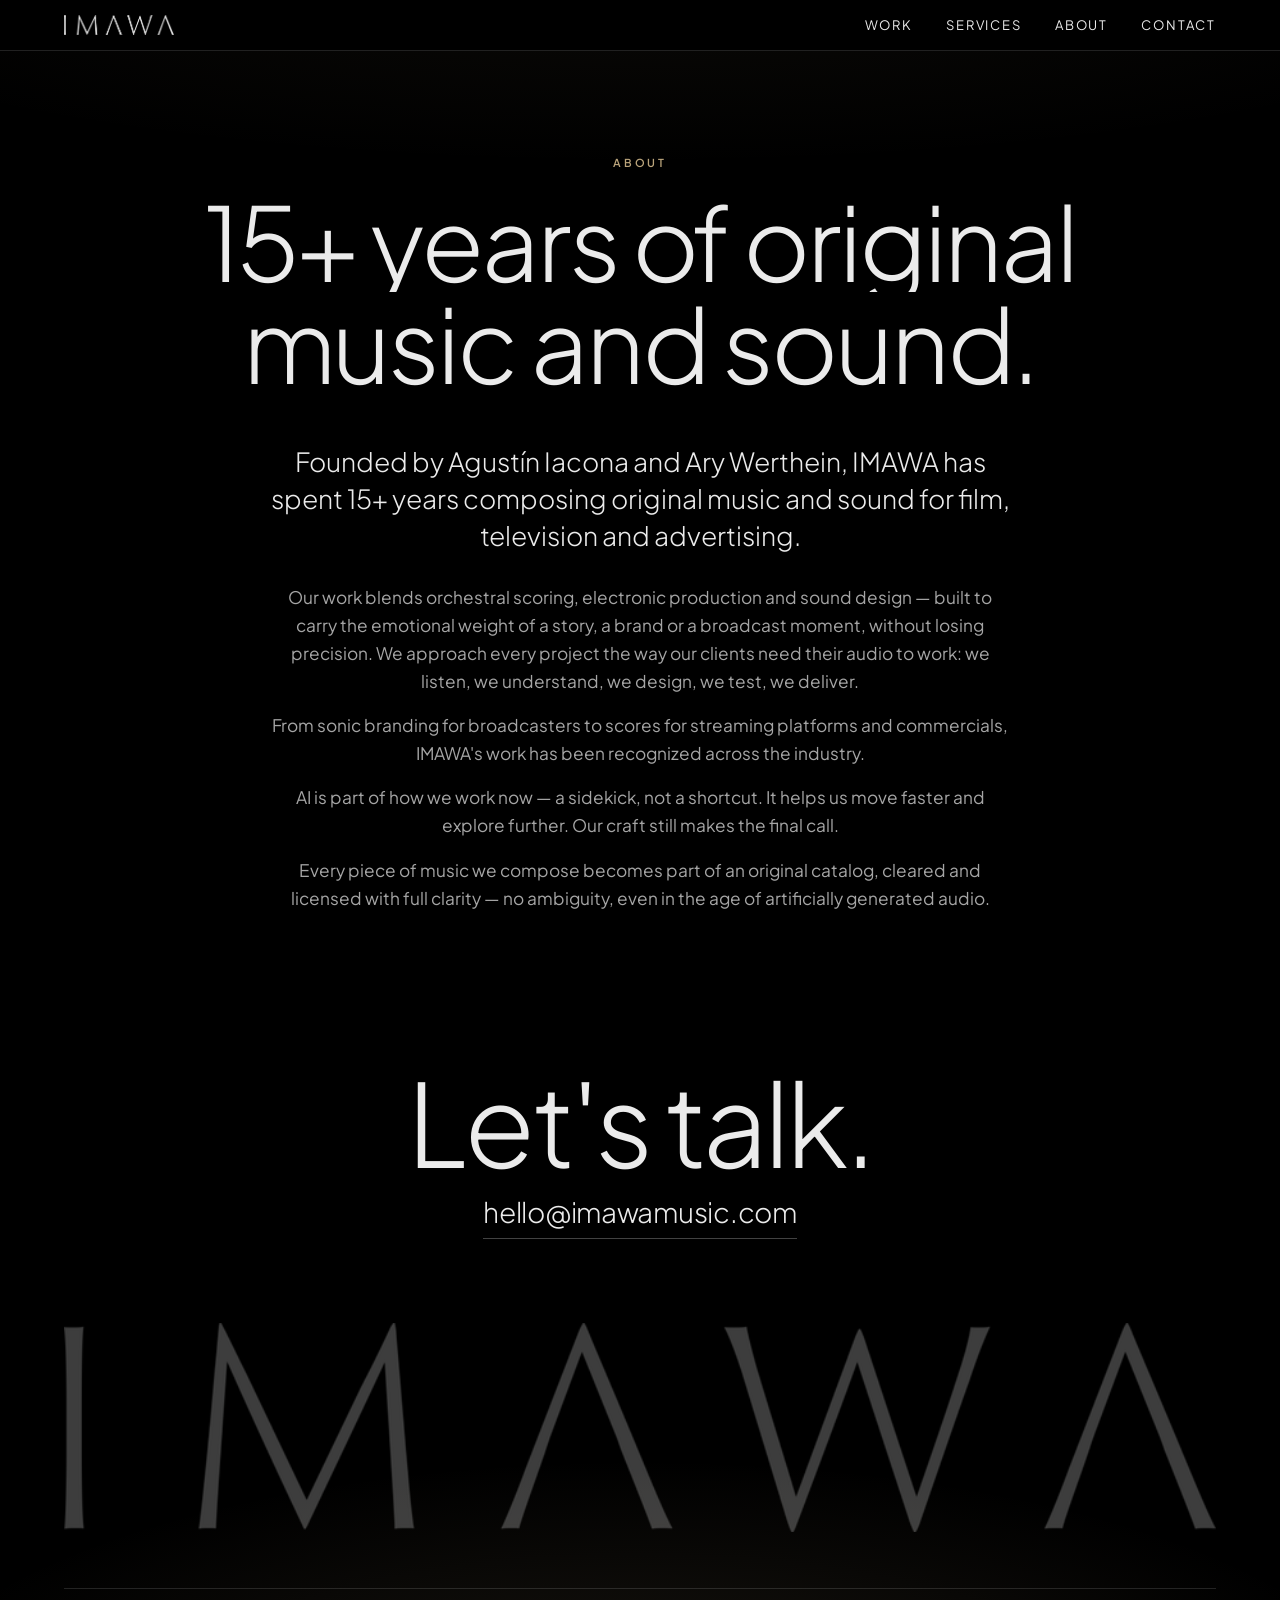
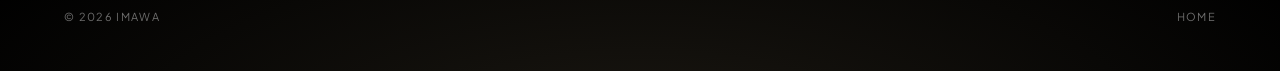
==== commit 3a37c145: "Mobile menu fix, tighter spacing, closing mark rises into place The mobile menu could not open: .hdr" ====
--- a/about.html
+++ b/about.html
@@ -50,7 +50,7 @@
     <div class="wrap">
       <h2>Let's talk.</h2>
       <a class="mailto" href="mailto:hello@imawamusic.com">hello@imawamusic.com</a>
-      <img class="contact__mark" src="assets/imawa-logo-light.png" alt="">
+      <img class="contact__mark rv" src="assets/imawa-logo-light.png" alt="">
       <div class="ftr-btm">
         <span>© <span id="yr">2026</span> IMAWA</span>
         <span><a href="/">Home</a></span>
--- a/css/style.css
+++ b/css/style.css
@@ -459,3 +459,60 @@
    any reveal that depends on a callback can leave content stuck at opacity 0.
    Text blocks keep .rv - if one of those misses, the page still reads. */
 .grid .card{opacity:1;transform:none}
+
+
+/* ======================================================================
+   POST-DELIVERY 8
+   ====================================================================== */
+
+/* --- 3. close the gap above Selected work (both breakpoints) --- */
+.reel{padding-bottom:0}
+#work.sec--flush{padding-top:clamp(26px,4vh,46px)}
+
+/* --- 4. the mobile menu could not work ---
+   .hdr carried will-change:transform, and a will-change/transform ancestor
+   becomes the containing block for position:fixed descendants - so the panel
+   was being laid out against the 51px bar instead of the viewport. */
+.hdr{will-change:auto}
+body.nav-open .hdr{transform:none}
+
+/* --- 6. Let's talk sits higher, centred between services and the mark --- */
+.contact{padding-top:clamp(40px,6vh,80px)}
+.contact__mark{margin-top:clamp(40px,7vw,84px)}
+
+/* --- 7. the closing mark rises into place --- */
+.contact__mark{opacity:0;transform:translateY(46px);
+  transition:opacity 1s var(--ease),transform 1.1s var(--ease)}
+.contact__mark.in{opacity:.26;transform:none}
+
+/* --- 5. About reads as an article, not a poster --- */
+.hero{min-height:auto;padding:calc(clamp(56px,11vh,110px) + 56px) 0 clamp(14px,2.5vh,26px)}
+.hero + .sec{padding-top:clamp(20px,3vh,36px)}
+.prose p{line-height:1.62;margin:0 0 .95em}
+.prose p.big{margin-bottom:1.1em}
+
+@media (max-width:900px){
+  /* --- 1 + 2. mark and headline closer, block properly centred --- */
+  .intro__swap{min-height:0}
+  .intro__logo{width:min(66vw,420px)}
+  .intro__inner{gap:clamp(14px,3.5vw,22px)}
+  .intro__sub{font-size:1rem;line-height:1.45}
+  .scrolldown{margin-top:clamp(14px,4vw,26px)}
+
+  /* --- 9. no view switcher on mobile: the grid is one column --- */
+  .viewbar{display:none}
+  .workbar{gap:14px}
+
+  /* --- 4. full-screen black panel, large type, bar stays clickable above --- */
+  .nav{position:fixed;inset:0;top:0;z-index:99;background:var(--black);
+    justify-content:center;gap:0;padding:calc(56px + 6vh) var(--pad) 8vh;
+    overflow-y:auto}
+  .nav.open{transform:none}
+  .mlink{font-size:clamp(1.6rem,7vw,2.4rem);letter-spacing:-.01em;text-transform:none;
+    padding:clamp(14px,2.6vh,22px) 0;border-bottom:1px solid var(--line)}
+  .mlink:last-of-type{border-bottom:0}
+  .burger{position:relative;z-index:101}
+
+  .contact h2{font-size:clamp(2.4rem,13vw,4rem)}
+  .contact__mark{margin-top:clamp(30px,9vw,60px)}
+}
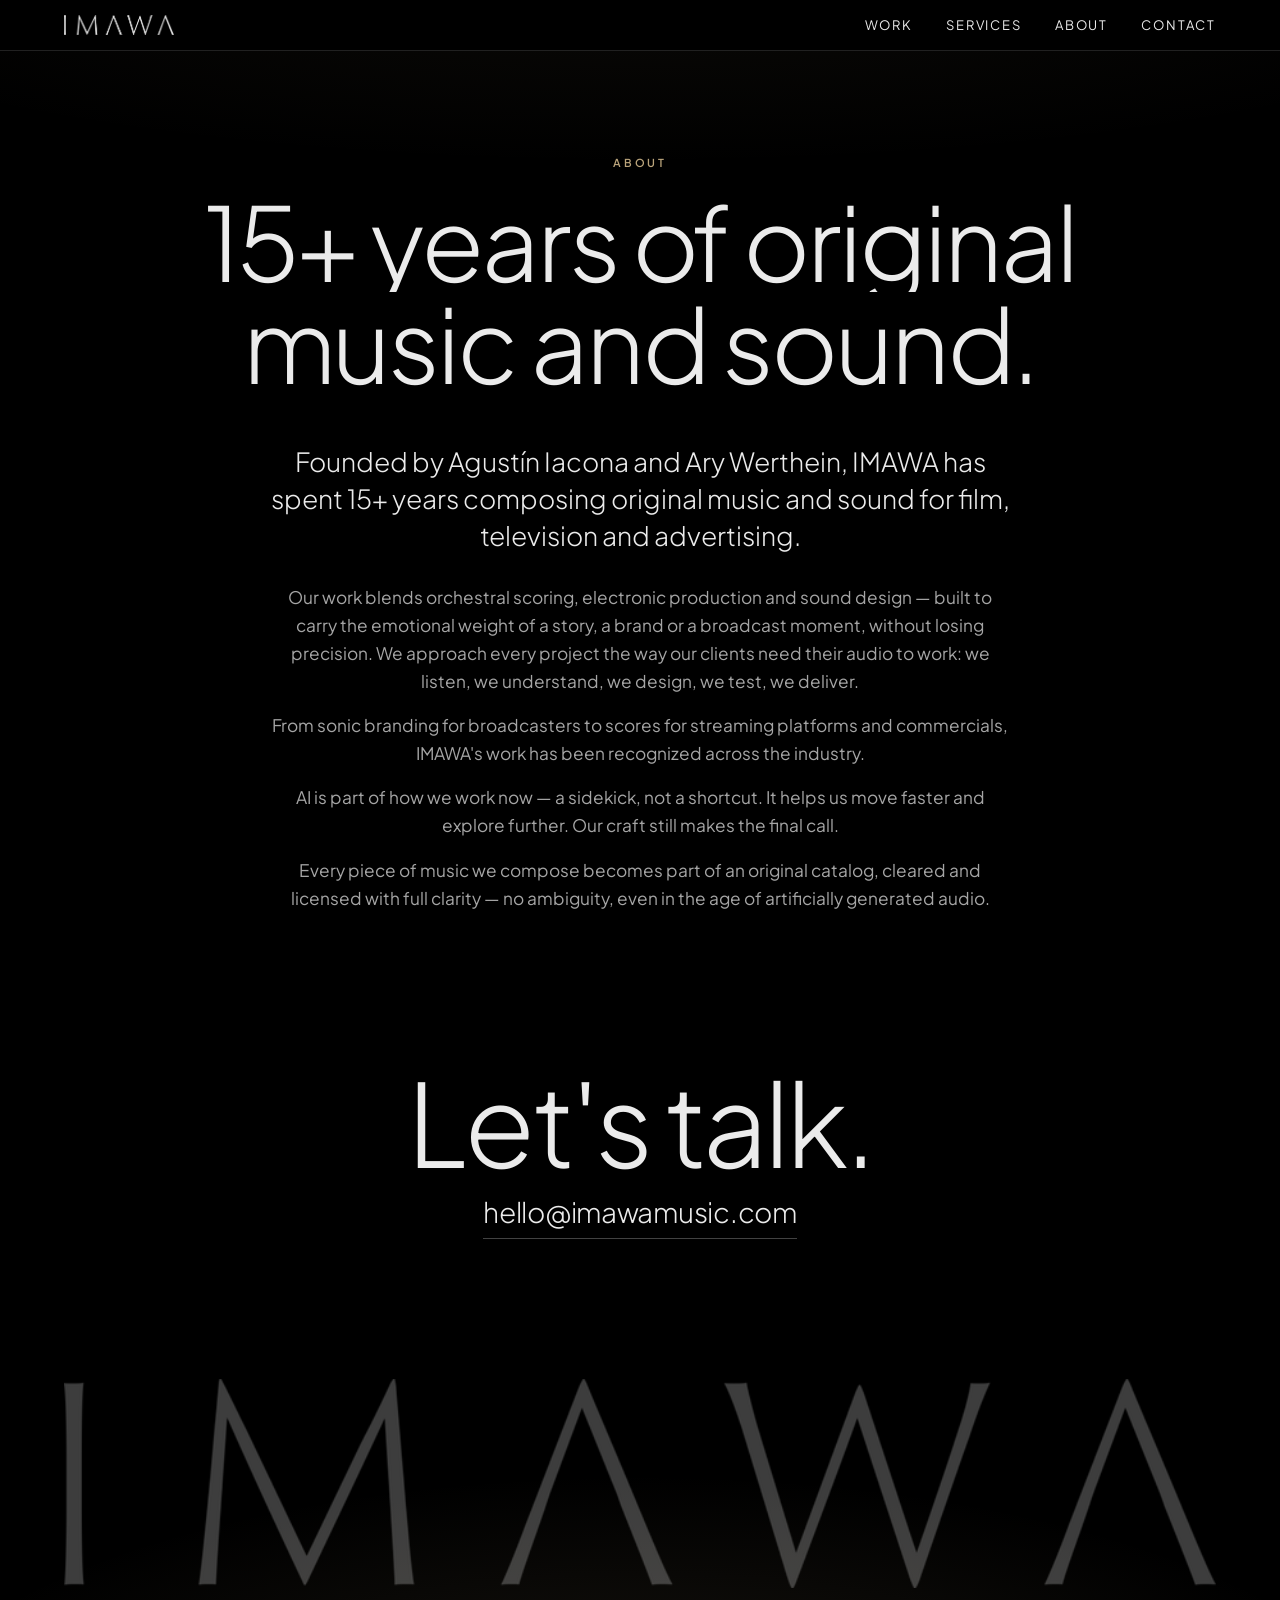
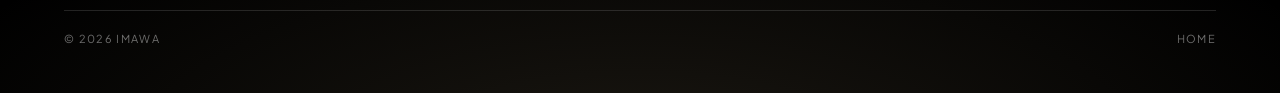
==== commit c9d4412f: "Reveal the closing mark out of a mask instead of fading it in The mark faded from transparent to its" ====
--- a/about.html
+++ b/about.html
@@ -50,7 +50,7 @@
     <div class="wrap">
       <h2>Let's talk.</h2>
       <a class="mailto" href="mailto:hello@imawamusic.com">hello@imawamusic.com</a>
-      <img class="contact__mark rv" src="assets/imawa-logo-light.png" alt="">
+      <div class="markmask"><img class="contact__mark rv" src="assets/imawa-logo-light.png" alt=""></div>
       <div class="ftr-btm">
         <span>© <span id="yr">2026</span> IMAWA</span>
         <span><a href="/">Home</a></span>
--- a/css/style.css
+++ b/css/style.css
@@ -516,3 +516,91 @@
   .contact h2{font-size:clamp(2.4rem,13vw,4rem)}
   .contact__mark{margin-top:clamp(30px,9vw,60px)}
 }
+
+
+/* ======================================================================
+   POST-DELIVERY 9 — mobile intro: one shared measure
+   ====================================================================== */
+@media (max-width:900px){
+  /* Mark, headline and subheadline all run to the same width - the content
+     column - instead of three different measures.
+     "entertainment." is the longest line at roughly 7.3em, so filling a
+     column of ~90vw needs about 12.3vw of type. */
+  .intro__logo{width:100%}
+  .intro__sub{max-width:100%}
+  .intro__head{font-size:clamp(2.2rem,13.2vw,4.6rem)}
+  .intro__swap{width:100%}
+}
+
+
+/* ======================================================================
+   POST-DELIVERY 10
+   ====================================================================== */
+
+/* The closing mark rose because moving "Let's talk" up cut its top margin,
+   not because of the animation. Restored, and now it sits the same distance
+   above the rule as the rule sits above the copyright line. */
+.contact__mark{margin-top:clamp(56px,9vw,104px)}
+
+@media (max-width:900px){
+  /* The menu panel is a child of the bar, so it painted over the wordmark:
+     the panel carries z-index 99 while the logo sat at auto. Lift the logo,
+     as the burger already is, so both stay above the open panel. */
+  .logo{position:relative;z-index:101}
+  .contact__mark{margin-top:clamp(46px,11vw,76px)}
+}
+
+
+/* ======================================================================
+   POST-DELIVERY 11 — the rule sits centred between mark and copyright
+   ====================================================================== */
+
+/* The gap above the rule was clamp(34px,5vw,56px) while the gap below it was
+   a flat 20px, so the mark read as floating well clear of the line while the
+   copyright sat tight under it. The asset has no transparent padding - its box
+   edge is the ink edge - so matching the two values matches what you see.
+   The mark's own top margin grows by the same amount the gap loses, so the
+   mark moves down to the rule rather than the rule moving up to the mark. */
+.ftr-btm{margin-top:20px}
+.contact__mark{margin-top:clamp(92px,14vw,140px)}
+
+@media (max-width:900px){
+  .contact__mark{margin-top:clamp(72px,16vw,112px)}
+}
+
+
+/* Mobile only: the intro mark sits 10% inside the column the headline and
+   subheadline fill, rather than running the full width with them. */
+@media (max-width:900px){
+  .intro__logo{width:90%}
+}
+
+
+/* Measured on the live page: the mark's ink sat 20px above the rule while the
+   copyright's glyphs sat 22px below it - the 2px is the text's half-leading,
+   since padding lands on the line box, not the letters. Matching the glyphs
+   rather than the box makes the two gaps read as equal. */
+.ftr-btm{margin-top:22px}
+
+
+/* ======================================================================
+   POST-DELIVERY 12 — the closing mark rises out of a mask
+   ====================================================================== */
+
+/* It used to fade in. Now a clipping box hides it and the mark slides up out
+   of that box at its final opacity the whole way, so it is revealed rather
+   than faded up. The mask keeps the mark's layout height, so nothing shifts. */
+.markmask{overflow:hidden;margin-top:clamp(92px,14vw,140px);line-height:0}
+.contact__mark{display:block;width:100%;margin:0;
+  opacity:.26;
+  transform:translateY(102%);
+  transition:transform 1.15s var(--ease)}
+.contact__mark.in{opacity:.26;transform:translateY(0)}
+
+@media (max-width:900px){
+  .markmask{margin-top:clamp(72px,16vw,112px)}
+  .contact__mark{margin:0}
+}
+@media (prefers-reduced-motion:reduce){
+  .contact__mark{transform:none}
+}
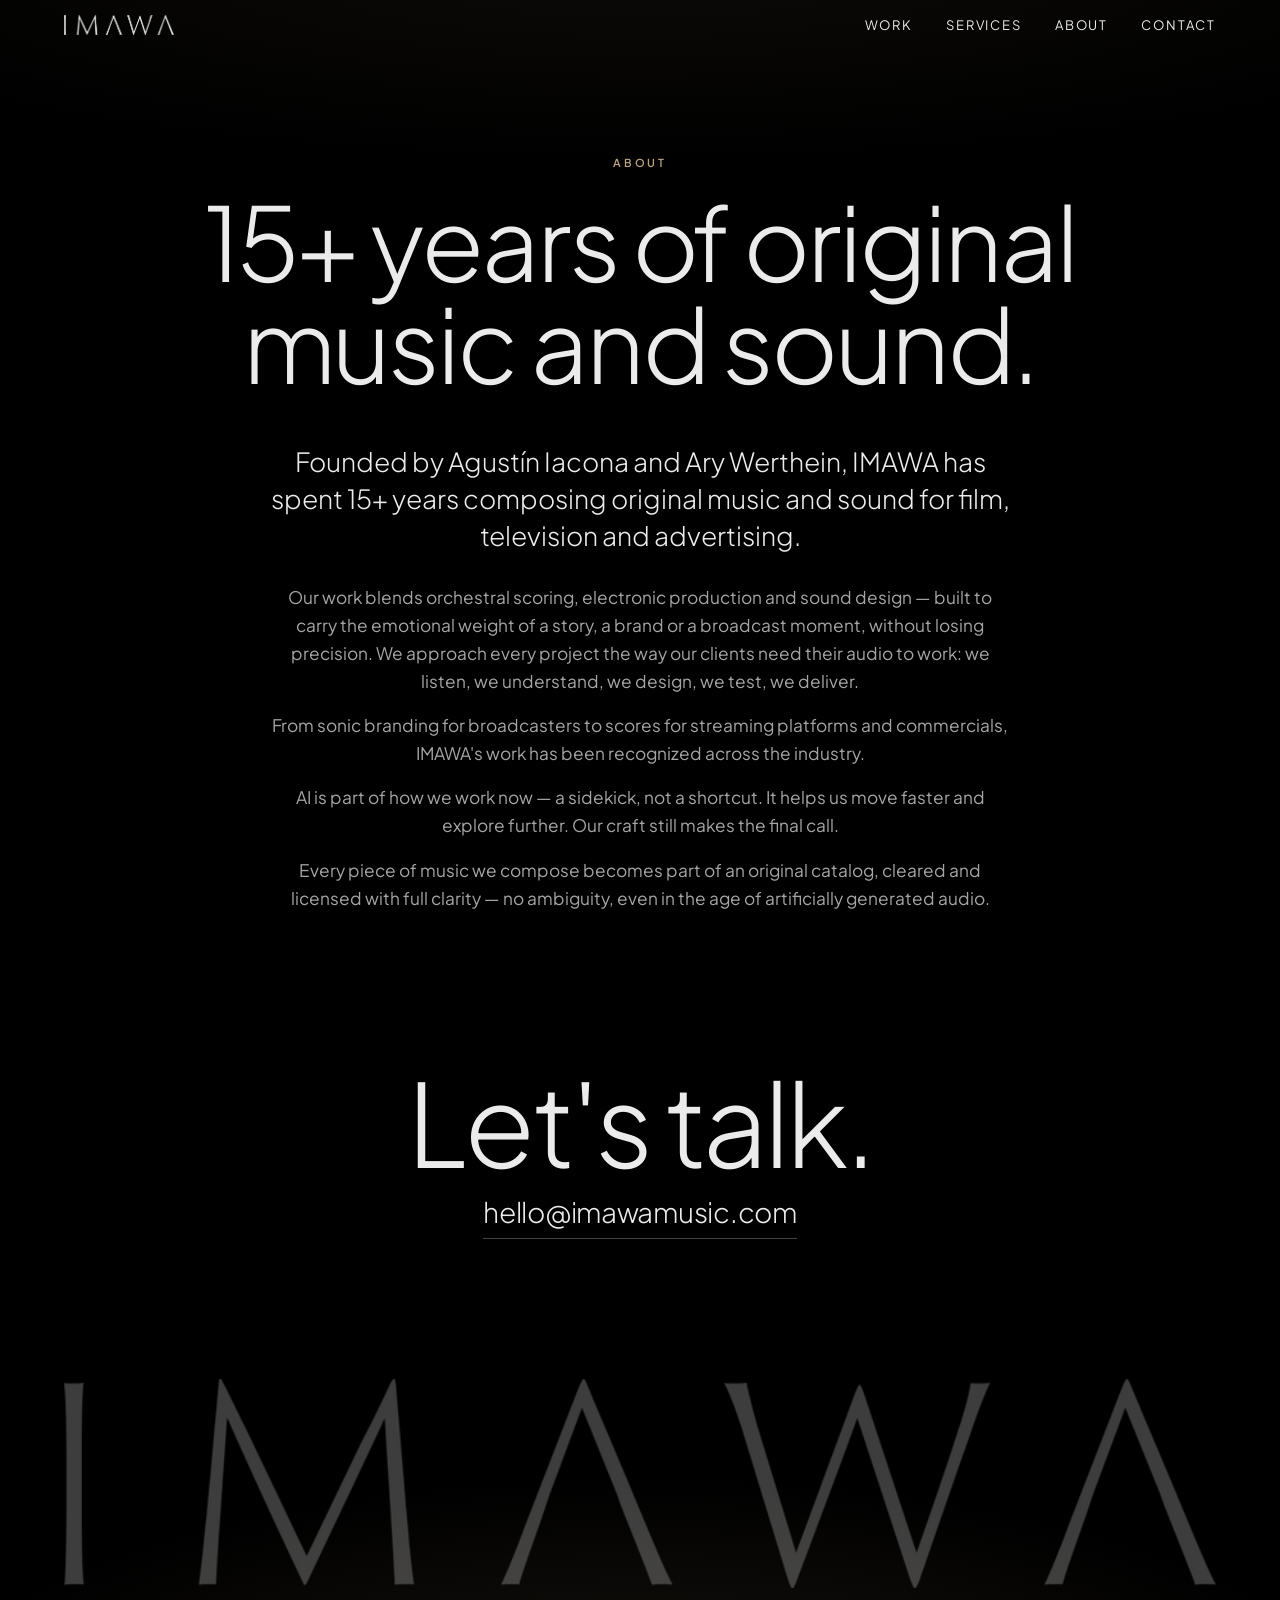
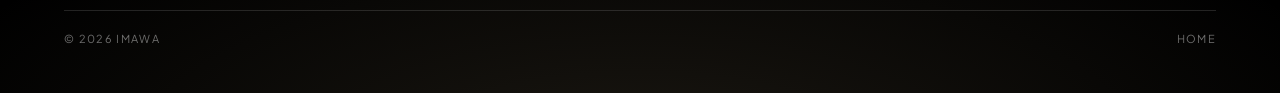
==== commit b4d09fbb: "Add the favicon set The wordmark dissolves into a grey smudge at 16px, so the small sizes use the A " ====
--- a/about.html
+++ b/about.html
@@ -9,6 +9,12 @@
 <link rel="preconnect" href="https://fonts.gstatic.com" crossorigin>
 <link href="https://fonts.googleapis.com/css2?family=Plus+Jakarta+Sans:wght@300;400;500;600&display=swap" rel="stylesheet">
 <link rel="stylesheet" href="css/style.css">
+<link rel="icon" href="/favicon.ico" sizes="any">
+<link rel="icon" type="image/png" sizes="16x16" href="/assets/favicon/favicon-16.png">
+<link rel="icon" type="image/png" sizes="32x32" href="/assets/favicon/favicon-32.png">
+<link rel="apple-touch-icon" href="/assets/favicon/apple-touch-icon.png">
+<link rel="manifest" href="/site.webmanifest">
+<meta name="theme-color" content="#0A0A0A">
 </head>
 <body>
 <a class="skip" href="#main">Skip to content</a>
--- a/css/style.css
+++ b/css/style.css
@@ -604,3 +604,420 @@
 @media (prefers-reduced-motion:reduce){
   .contact__mark{transform:none}
 }
+
+
+/* ======================================================================
+   POST-DELIVERY 13 — one black
+   ====================================================================== */
+
+/* .sec declared no background, so it showed the body's --ink-900 (#0A0A0A)
+   while the sections around it painted --black (#000). Against pure black
+   that 10/255 difference read as a grey panel behind Selected work.
+   Everything is one black now. */
+body{background:var(--black)}
+.sec{background:var(--black)}
+
+
+/* ======================================================================
+   POST-DELIVERY 14 — no hover on touch, so cards light up at the centre
+   ====================================================================== */
+
+/* A touch screen never fires :hover, so on mobile the colour, the tags and the
+   play affordance were unreachable - every card stayed grey and bare. The
+   card nearest the middle of the screen now carries .is-active, which mirrors
+   the hover state exactly, so the grid lights up and dims as it scrolls past.
+   Desktop keeps :hover and never gets the class. */
+@media (max-width:900px){
+  .card.is-active .card__media img{transform:scale(1.05);filter:grayscale(0)}
+  .card.is-active .tags{opacity:1;transform:none}
+  .card.is-active .card__play{opacity:1;transform:translate(-50%,-50%) scale(1)}
+  .reel__frame.is-active img{transform:scale(1.03);filter:grayscale(0)}
+  .reel__frame.is-active .card__play{opacity:1}
+}
+
+/* Belt and braces for the strip: the track keeps its own height from the
+   declared image box, so it cannot collapse while the files decode. */
+.logos__track img{flex:0 0 auto}
+
+
+/* ======================================================================
+   POST-DELIVERY 15 — festival flyer moves into the lightbox
+   ====================================================================== */
+
+.fest{margin-top:0;border-top:1px solid var(--line);border-bottom:1px solid var(--line)}
+.fest__trigger{display:flex;width:100%;align-items:center;justify-content:space-between;
+  gap:16px;padding:14px var(--pad);cursor:pointer;
+  font-size:11px;letter-spacing:.18em;text-transform:uppercase;color:var(--paper-45);
+  transition:color .3s var(--ease)}
+.fest__trigger:hover,.fest__trigger:focus-visible{color:var(--paper)}
+.fest__mark{height:26px;width:auto;opacity:.55;transition:opacity .3s var(--ease)}
+.fest__trigger:hover .fest__mark,.fest__trigger:focus-visible .fest__mark{opacity:1}
+
+/* the lightbox also carries stills now, which are not 16:9 */
+.lb__box.is-img{aspect-ratio:auto;background:transparent;display:grid;place-items:center}
+.lb__box.is-img img{position:static;width:100%;height:auto;max-height:82vh;object-fit:contain}
+
+
+/* ======================================================================
+   POST-DELIVERY 16 — the lightbox caption never sits on the image
+   ====================================================================== */
+
+/* The caption was absolutely positioned at top:-34px, which only holds for a
+   single line: a second line grew downwards and landed on the picture. It is
+   in normal flow now, in a row above the frame with the close button, so any
+   number of lines pushes the frame down instead of covering it. */
+.lb.open{display:grid;place-items:center}
+.lb__inner{width:min(96vw,1360px);display:flex;flex-direction:column;gap:10px}
+.lb__head{display:flex;align-items:flex-start;gap:14px;justify-content:space-between}
+.lb__title{position:static;margin:0;flex:1;min-width:0;
+  font-size:11px;letter-spacing:.14em;text-transform:uppercase;
+  line-height:1.5;color:var(--paper-45)}
+.lb__close{position:static;flex:0 0 auto;width:38px;height:38px;margin-top:-8px}
+.lb__box{width:100%;aspect-ratio:16/9;background:#000;position:relative}
+.lb__box.is-img{aspect-ratio:auto;background:transparent;display:grid;place-items:center}
+.lb__box.is-img img{position:static;width:100%;height:auto;max-height:76vh;object-fit:contain}
+
+@media (max-width:900px){
+  .lb{padding:4vmin}
+  .lb__title{font-size:10px;letter-spacing:.12em}
+  .lb__box.is-img img{max-height:70vh}
+}
+
+
+/* ======================================================================
+   POST-DELIVERY 17 — marquee slides by pixels, not a percentage
+   ====================================================================== */
+
+/* Travel is exactly one set width, handed in from JS, so the loop never
+   re-resolves against a changing track and the track stays small. */
+@keyframes logoslide{from{transform:translateX(0)}
+                     to{transform:translateX(calc(var(--mq-shift,50%) * -1))}}
+.logos__track{animation:logoslide var(--mq-dur,20s) linear infinite}
+
+/* Pause on hover only where hovering is real. On a touch screen :hover latches
+   after a tap and would leave the strip stopped. */
+.logos:hover .logos__track{animation-play-state:running}
+@media (hover:hover){
+  .logos:hover .logos__track{animation-play-state:paused}
+}
+
+
+/* No will-change here: it pins a composited layer for the life of the page,
+   and this strip is exactly where blank stretches were showing. The animation
+   composites fine without it now that the track is small. */
+
+/* ======================================================================
+   POST-DELIVERY 18 — floating nav, descenders, reduced motion
+   ====================================================================== */
+
+/* Seamless: no rule and no panel, so the wordmark and menu float. */
+.hdr{border-bottom:0;background:transparent;backdrop-filter:none}
+
+/* A .line box is exactly 1em tall, so with line-height:1 the descenders
+   (g, y, p, q, j) fall outside it and overflow:hidden clips them - the g in
+   "original" on About. Grow the clip box downwards and cancel it with an equal
+   negative margin: the descender shows and the leading does not move. */
+.line{padding-bottom:.22em;margin-bottom:-.22em}
+
+/* The curtain was two full viewports of scroll. Shorter. */
+.intro{height:160svh}
+
+/* With Reduce Motion on, the intro was broken rather than simplified:
+   .intro{height:auto} sat in a reduced-motion block but a later top-level
+   .intro{height:200svh} outranked it - media queries add no specificity, so
+   source order decided - while .intro__inner{position:static} did win. The
+   result was a full-height section with its content collapsed at the top and a
+   viewport of empty black below. The headline never appeared either, since
+   .intro__head{opacity:0} is only undone by the script, which this mode skips.
+   These come last, so they hold. */
+@media (prefers-reduced-motion:reduce){
+  .intro{height:auto}
+  .intro__inner{position:static;height:auto;padding-block:clamp(56px,11vh,110px)}
+  .intro__swap{display:block;min-height:0;width:auto}
+  .intro__swap > *{grid-area:auto}
+  .intro__logo{margin:0 auto;transform:none;opacity:1}
+  .intro__head{opacity:1;transform:none;text-align:center;
+    margin-top:clamp(18px,3vw,32px)}
+  .contact__mark{opacity:.26;transform:none}
+  .scrolldown{opacity:1}
+}
+
+/* ======================================================================
+   POST-DELIVERY 19 — the featured film plays in place
+   ====================================================================== */
+
+/* Mounted only once the block is actually on screen and torn down when it
+   leaves, so nothing is fetched until it is wanted. It sits over the poster
+   and ignores pointer events, so the frame stays a single click target that
+   opens the film with sound. */
+.reel__video{position:absolute;inset:0;width:100%;height:100%;border:0;z-index:1;
+  pointer-events:none;opacity:0;transition:opacity .9s var(--ease)}
+.reel__video.in{opacity:1}
+.reel__frame .card__play{z-index:2}
+.reel__frame .reel__sound{position:absolute;right:16px;bottom:14px;z-index:2;
+  font-size:10px;letter-spacing:.2em;text-transform:uppercase;color:var(--paper-45);
+  opacity:0;transition:opacity .4s var(--ease);pointer-events:none}
+.reel__frame:hover .reel__sound{opacity:1}
+
+/* ======================================================================
+   POST-DELIVERY 20 — the film peeks while the headline lands
+   ====================================================================== */
+
+/* The pinned panel is shorter than the screen, so the section beneath it -
+   the featured film - is already showing along the bottom by the time the
+   headline and the bar arrive. 82svh puts its top edge where it was marked. */
+.intro__inner{height:82svh}
+.reel__sound{opacity:0}
+.reel__frame:hover .reel__sound{opacity:1}
+
+/* ======================================================================
+   POST-DELIVERY 21 — Reduce Motion keeps the piece, loses the movement
+   ====================================================================== */
+
+/* The previous pass unstacked the intro entirely under Reduce Motion, so the
+   mark, the headline and the subheadline all landed at once with no sequence -
+   which is what the client was seeing and reporting as "no animation".
+   Reducing motion should not mean removing the work. The structure and the
+   order stay: the panel is still pinned and the mark still hands over to the
+   headline in the same spot. What goes is the part the preference is actually
+   about - the large travel and the scaling. They cross-fade in place instead,
+   driven by scroll position, so nothing moves on its own. */
+@media (prefers-reduced-motion:reduce){
+  .intro{height:160svh}
+  .intro__inner{position:sticky;top:0;height:82svh;
+    padding-block:0;justify-content:center}
+  .intro__swap{display:grid;min-height:clamp(120px,22vh,230px);width:100%}
+  .intro__swap > *{grid-area:1/1}
+  .intro__logo{margin:0;transform:none}
+  .intro__head{text-align:center;margin-top:0}
+  .scrolldown{opacity:1}
+  .contact__mark{transform:none;opacity:.26}
+}
+
+/* ======================================================================
+   POST-DELIVERY 22 — the sound control is reachable on touch
+   ====================================================================== */
+
+/* It was hover-only, so on a phone nobody could see that sound was available
+   at all. Browsers will not autoplay with audio, so the offer has to be
+   visible: a quiet pill while the film is muted, gone once it is not. */
+.reel__sound{opacity:1;pointer-events:auto;cursor:pointer;
+  right:auto;left:50%;bottom:clamp(14px,2.4vw,24px);transform:translateX(-50%);
+  display:inline-flex;align-items:center;gap:8px;
+  padding:9px 16px;border:1px solid var(--line-2);border-radius:999px;
+  background:rgba(0,0,0,.45);backdrop-filter:blur(6px);
+  color:var(--paper);font-size:10px;letter-spacing:.2em;
+  transition:opacity .4s var(--ease),border-color .3s var(--ease)}
+.reel__sound::before{content:"";width:0;height:0;
+  border-left:7px solid currentColor;
+  border-top:5px solid transparent;border-bottom:5px solid transparent}
+.reel__sound:hover{border-color:var(--paper)}
+.reel__frame.has-sound .reel__sound{opacity:0;pointer-events:none}
+
+/* ======================================================================
+   POST-DELIVERY 23 — the lightbox always fits the window
+   ====================================================================== */
+
+/* The frame was only ever constrained by width: min(96vw, 1360px) with a 16:9
+   ratio. Nothing capped its height, so on any window that is wide relative to
+   its height the video ran past the bottom edge - 146px over on 1440x760, and
+   exactly at the limit on 1280x832. The YouTube control bar went with it, which
+   is why the fullscreen button was unreachable.
+
+   The width is now also capped by what the height allows, so the frame shrinks
+   to fit instead of overflowing. --lb-chrome covers the padding, the caption
+   row and the gap around it. vh first for older engines, svh where supported,
+   which is what mobile needs while the address bar moves. */
+.lb{--lb-chrome:150px}
+.lb__inner{width:min(96vw, calc((100vh - var(--lb-chrome)) * 16 / 9), 1360px)}
+@supports (height:100svh){
+  .lb__inner{width:min(96vw, calc((100svh - var(--lb-chrome)) * 16 / 9), 1360px)}
+}
+
+/* Stills keep the full width and are capped by height instead. */
+.lb.is-still .lb__inner{width:min(96vw,1360px)}
+.lb.is-still .lb__box.is-img img{max-height:calc(100vh - var(--lb-chrome))}
+@supports (height:100svh){
+  .lb.is-still .lb__box.is-img img{max-height:calc(100svh - var(--lb-chrome))}
+}
+
+@media (max-width:900px){
+  .lb{--lb-chrome:120px}
+}
+
+/* ======================================================================
+   POST-DELIVERY 24 — the sound pill is a pill, not a bar
+   ====================================================================== */
+
+/* The earlier rule was written as .reel__sound, one class, while the original
+   is .reel__frame .reel__sound - two. So the original right:16px outranked the
+   new right:auto, and with left:50% set as well the element stretched from the
+   middle of the frame all the way to its right edge. It looked like a wide bar,
+   and a click anywhere across that invisible width landed on it. Matching the
+   original specificity lets it collapse back to its content. */
+.reel__frame .reel__sound{
+  left:50%;right:auto;bottom:clamp(14px,2.4vw,24px);
+  transform:translateX(-50%);
+  width:auto;max-width:max-content;
+  display:inline-flex;align-items:center;gap:7px;
+  padding:8px 14px;border:1px solid var(--line-2);border-radius:999px;
+  background:rgba(0,0,0,.45);backdrop-filter:blur(6px);
+  color:var(--paper);font-size:10px;letter-spacing:.18em;
+  opacity:1;pointer-events:auto;cursor:pointer;
+  transition:opacity .4s var(--ease),border-color .3s var(--ease)}
+.reel__frame .reel__sound:hover{border-color:var(--paper)}
+.reel__frame.has-sound .reel__sound{opacity:0;pointer-events:none}
+
+/* The sound pill is gone: sound switches on by itself at the visitor's first
+   interaction anywhere on the page, so a separate control was only ever an
+   extra thing to mis-click. Kept hidden in case the markup lingers anywhere. */
+.reel__sound{display:none}
+
+/* The player API swaps the element it is given for its own iframe, so the
+   positioned box is now a wrapper and the iframe simply fills it. */
+.reel__video iframe{display:block;width:100%;height:100%;border:0}
+
+/* ======================================================================
+   POST-DELIVERY 25 — sound is a control, not a one-way switch
+   ====================================================================== */
+
+/* Sound could be turned on but never off. This is a real button and a sibling
+   of the frame, not a child of it, so a tap can never fall through to the
+   handler that opens the film - which is what kept happening before. */
+.reel__stage{position:relative}
+.reel__mute{position:absolute;right:clamp(14px,2vw,22px);bottom:clamp(14px,2vw,22px);
+  z-index:3;display:inline-flex;align-items:center;gap:7px;
+  padding:8px 14px;border:1px solid var(--line-2);border-radius:999px;
+  background:rgba(0,0,0,.5);backdrop-filter:blur(6px);
+  color:var(--paper-45);font-size:10px;letter-spacing:.18em;text-transform:uppercase;
+  cursor:pointer;transition:color .3s var(--ease),border-color .3s var(--ease)}
+.reel__mute:hover{color:var(--paper);border-color:var(--paper)}
+.reel__mute i{position:relative;width:9px;height:9px;
+  border-left:6px solid currentColor;
+  border-top:5px solid transparent;border-bottom:5px solid transparent}
+.reel__mute i::after{content:"";position:absolute;left:-7px;top:50%;
+  width:13px;height:1px;background:currentColor;transform:translateY(-50%) rotate(-45deg)}
+.reel__mute.is-on{color:var(--paper)}
+.reel__mute.is-on i::after{display:none}
+
+/* ======================================================================
+   POST-DELIVERY 26 — the film sits higher on phones
+   ====================================================================== */
+
+/* The pinned panel is what decides how much of the film shows beneath it:
+   whatever height it does not take, the film fills. At 82svh only 18svh of it
+   appeared, which left a stretch of black between the scroll cue and the
+   picture. Shorter panel on phones, so the film arrives sooner and higher. */
+@media (max-width:900px){
+  .intro__inner{height:70svh}
+}
+
+/* Sound control centred under the film rather than tucked to the right. */
+.reel__mute{left:50%;right:auto;transform:translateX(-50%)}
+
+/* ======================================================================
+   POST-DELIVERY 27 — peek without moving the content
+   ====================================================================== */
+
+/* Shortening the panel was the wrong lever: the content centres inside it, so
+   trimming its height took the space off the top as well and pushed everything
+   up. The panel goes back to the full screen, which is what keeps the block
+   centred, and the film is pulled up into the empty space underneath instead.
+   Measured: the content ends at 69% of the screen, so a 25% rise clears the
+   scroll cue with room to spare. The panel is a positioned, stacked element,
+   so the film needs to be lifted above it to be seen at all. */
+@media (max-width:900px){
+  .intro__inner{height:100svh}
+  .reel{position:relative;z-index:2;margin-top:-25svh}
+}
+
+/* ======================================================================
+   POST-DELIVERY 28 — sound control matches the play button
+   ====================================================================== */
+
+/* It was a text pill: darker ground, heavier-reading outline and far too much
+   button for a phone. Same circle, same weight and same treatment as play now,
+   carrying a speaker icon that shows its state instead of a word. */
+.reel__mute{
+  width:clamp(44px,4.5vw,64px);height:auto;aspect-ratio:1;
+  padding:0;border-radius:50%;
+  border:1px solid rgba(235,235,235,.6);
+  background:rgba(0,0,0,.30);backdrop-filter:blur(3px);
+  display:grid;place-items:center;gap:0;
+  color:var(--paper);font-size:0;letter-spacing:0;
+  transition:background .3s var(--ease),border-color .3s var(--ease)}
+.reel__mute:hover{background:rgba(0,0,0,.5);border-color:var(--paper)}
+.reel__mute svg{width:46%;height:46%;overflow:visible;
+  fill:none;stroke:currentColor;stroke-width:1.7;
+  stroke-linecap:round;stroke-linejoin:round}
+.reel__mute .ico-body{fill:currentColor;stroke:currentColor;stroke-width:1.2}
+.reel__mute .ico-wave{display:none}
+.reel__mute.is-on .ico-wave{display:block}
+.reel__mute.is-on .ico-slash{display:none}
+
+/* Same size as the play button it sits beside, not the smaller grid one. */
+.reel__mute{width:clamp(58px,6vw,92px)}
+
+/* ======================================================================
+   POST-DELIVERY 29 — desktop centring, smaller control, none on phones
+   ====================================================================== */
+
+/* The panel was only put back to full height inside the phone breakpoint, so
+   desktop kept centring its content inside 82svh and sat high. Same treatment
+   here: full-height panel to hold the block centred, and the film lifted into
+   the empty space below it instead. */
+.intro__inner{height:100svh}
+.reel{position:relative;z-index:2;margin-top:-18svh}
+
+/* Much smaller. The stroke and the soft ground stay - only the scale changes. */
+.reel__mute{width:clamp(30px,2.6vw,38px)}
+.reel__mute svg{width:52%;height:52%;stroke-width:2}
+.reel__mute .ico-body{stroke-width:1.4}
+
+@media (max-width:900px){
+  /* Sound starts by itself on phones, so the control only appears in the case
+     where it did not - and vanishes the moment audio is running. */
+  .reel__mute.is-on{display:none}
+}
+
+/* ======================================================================
+   POST-DELIVERY 30 — play affordance clears once the film is running
+   ====================================================================== */
+
+/* Firefox kept the ring drawn over the playing film. It is only meant to say
+   "this opens", so it goes as soon as the film is actually running - the host
+   gets .in from onReady - and comes back on hover, where it means something. */
+.reel__frame .card__play{transition:opacity .45s var(--ease)}
+.reel__stage.is-live .reel__frame .card__play{opacity:0}
+.reel__stage.is-live .reel__frame:hover .card__play{opacity:1}
+
+/* ======================================================================
+   POST-DELIVERY 31 — festivals become a gallery
+   ====================================================================== */
+
+/* The strip used to open a single banner. It now opens every festival mark
+   and award at once, scrolling inside the lightbox. */
+.fest__trigger{justify-content:space-between}
+.fest__count{display:inline-grid;place-items:center;min-width:24px;height:24px;
+  padding:0 7px;border:1px solid var(--line-2);border-radius:999px;
+  font-size:10px;letter-spacing:.06em;color:var(--paper-45)}
+.fest__trigger:hover .fest__count{color:var(--paper);border-color:var(--paper)}
+
+/* Nine marks, every one on a different ground - cyan, green, white, black,
+   transparent. Keying them to one colour would destroy most of them, so each
+   sits on its own light tile instead and simply reads as what it is. */
+.fest__grid{display:grid;gap:clamp(10px,1.4vw,18px);width:100%;
+  grid-template-columns:repeat(auto-fill,minmax(min(100%,190px),1fr))}
+.fest__tile{margin:0;display:grid;place-items:center;aspect-ratio:4/3;
+  padding:clamp(14px,1.8vw,24px);border-radius:3px;background:var(--paper)}
+.fest__tile img{max-width:100%;max-height:100%;width:auto;height:auto;
+  object-fit:contain}
+
+/* The gallery scrolls rather than being squeezed into a 16:9 frame. */
+.lb.is-gallery .lb__inner{width:min(96vw,1180px)}
+.lb.is-gallery .lb__box{aspect-ratio:auto;background:transparent;
+  max-height:calc(100vh - var(--lb-chrome));overflow-y:auto;overscroll-behavior:contain}
+@supports (height:100svh){
+  .lb.is-gallery .lb__box{max-height:calc(100svh - var(--lb-chrome))}
+}
+.lb.is-gallery .lb__box > div{position:static;padding-right:4px}
